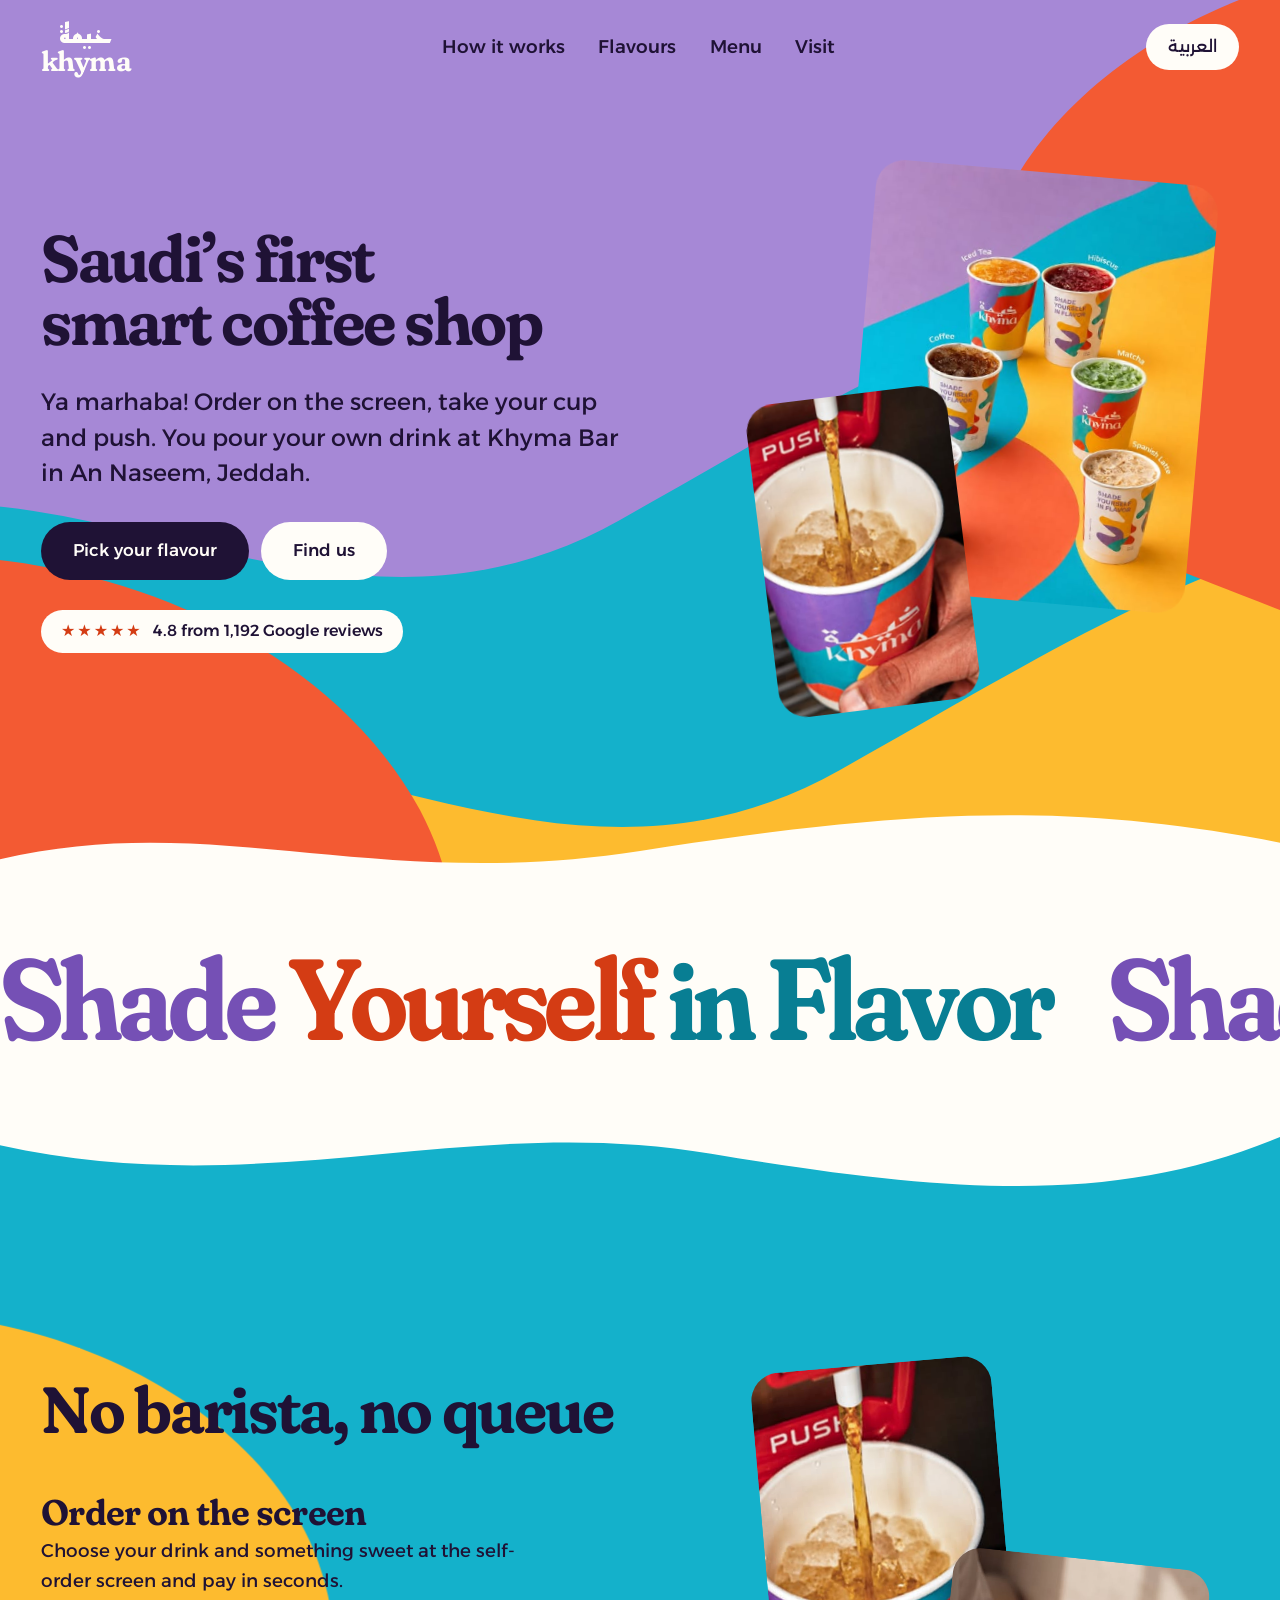
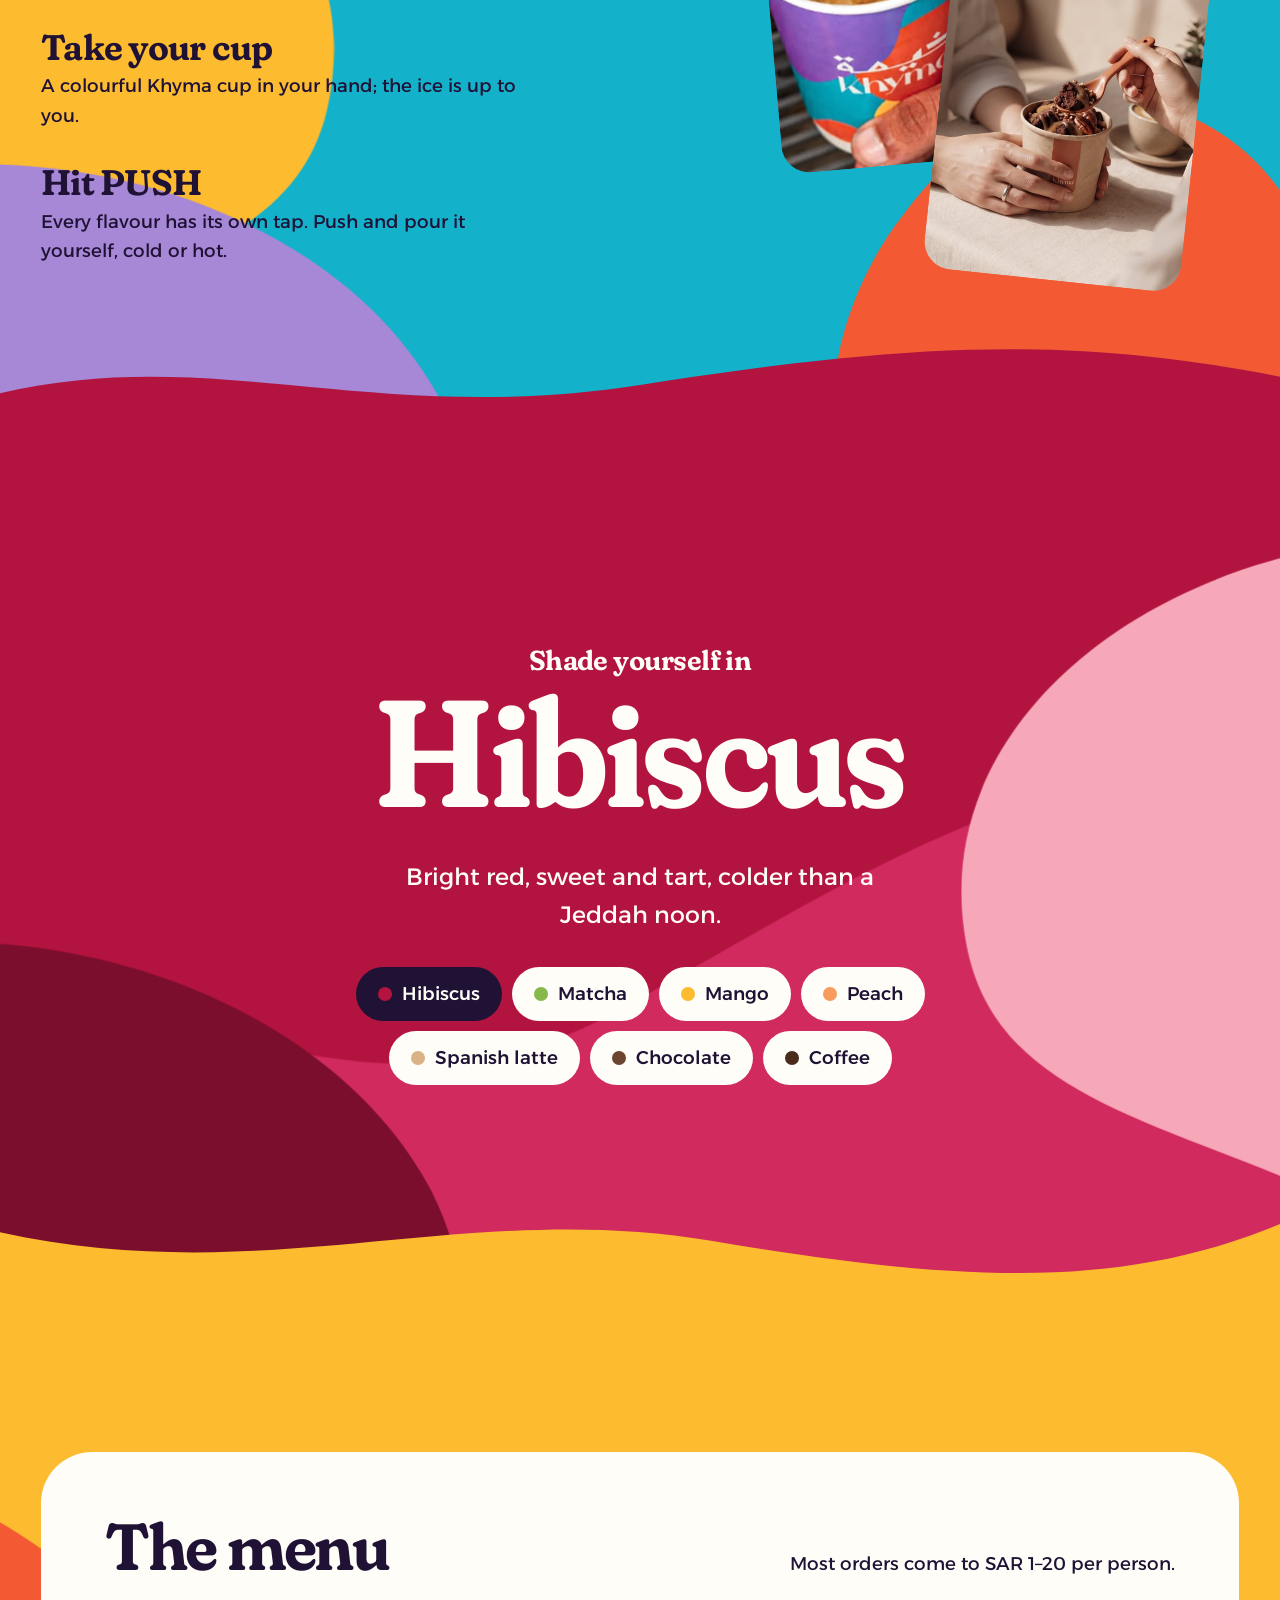
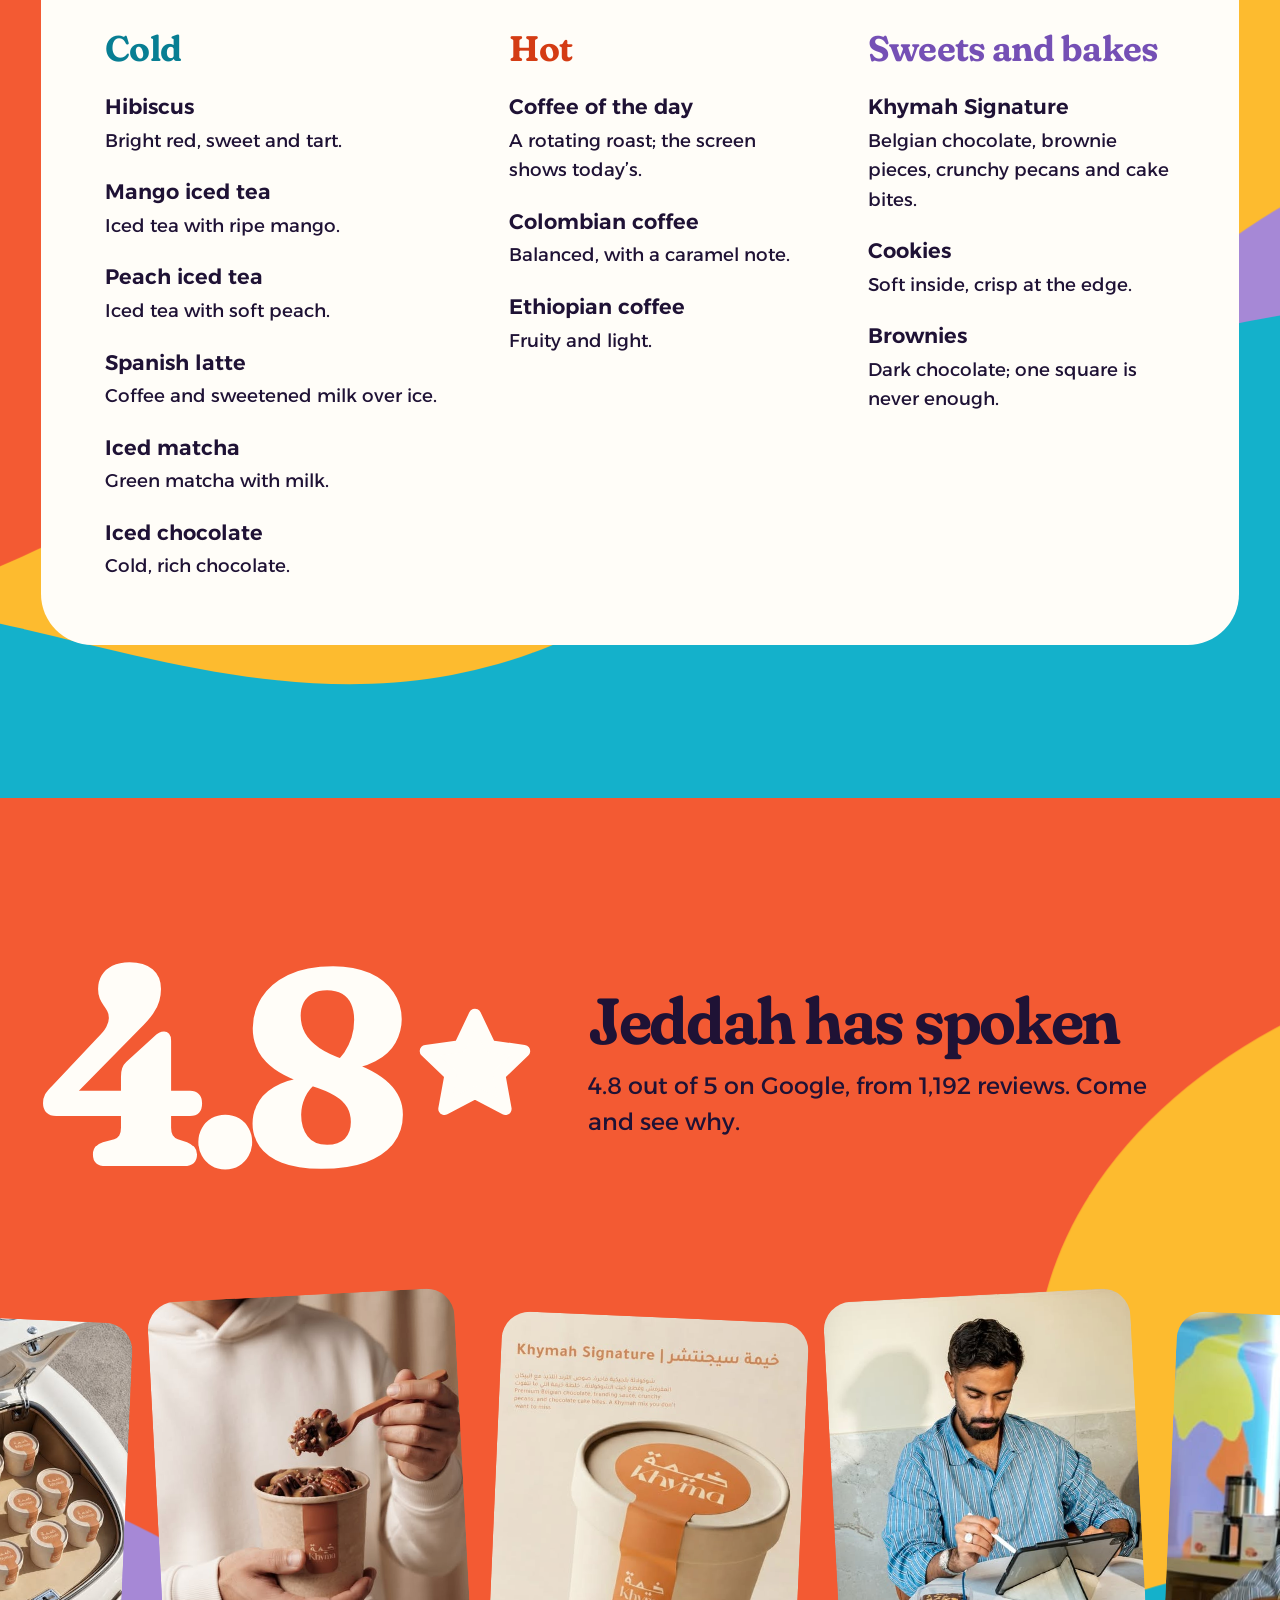
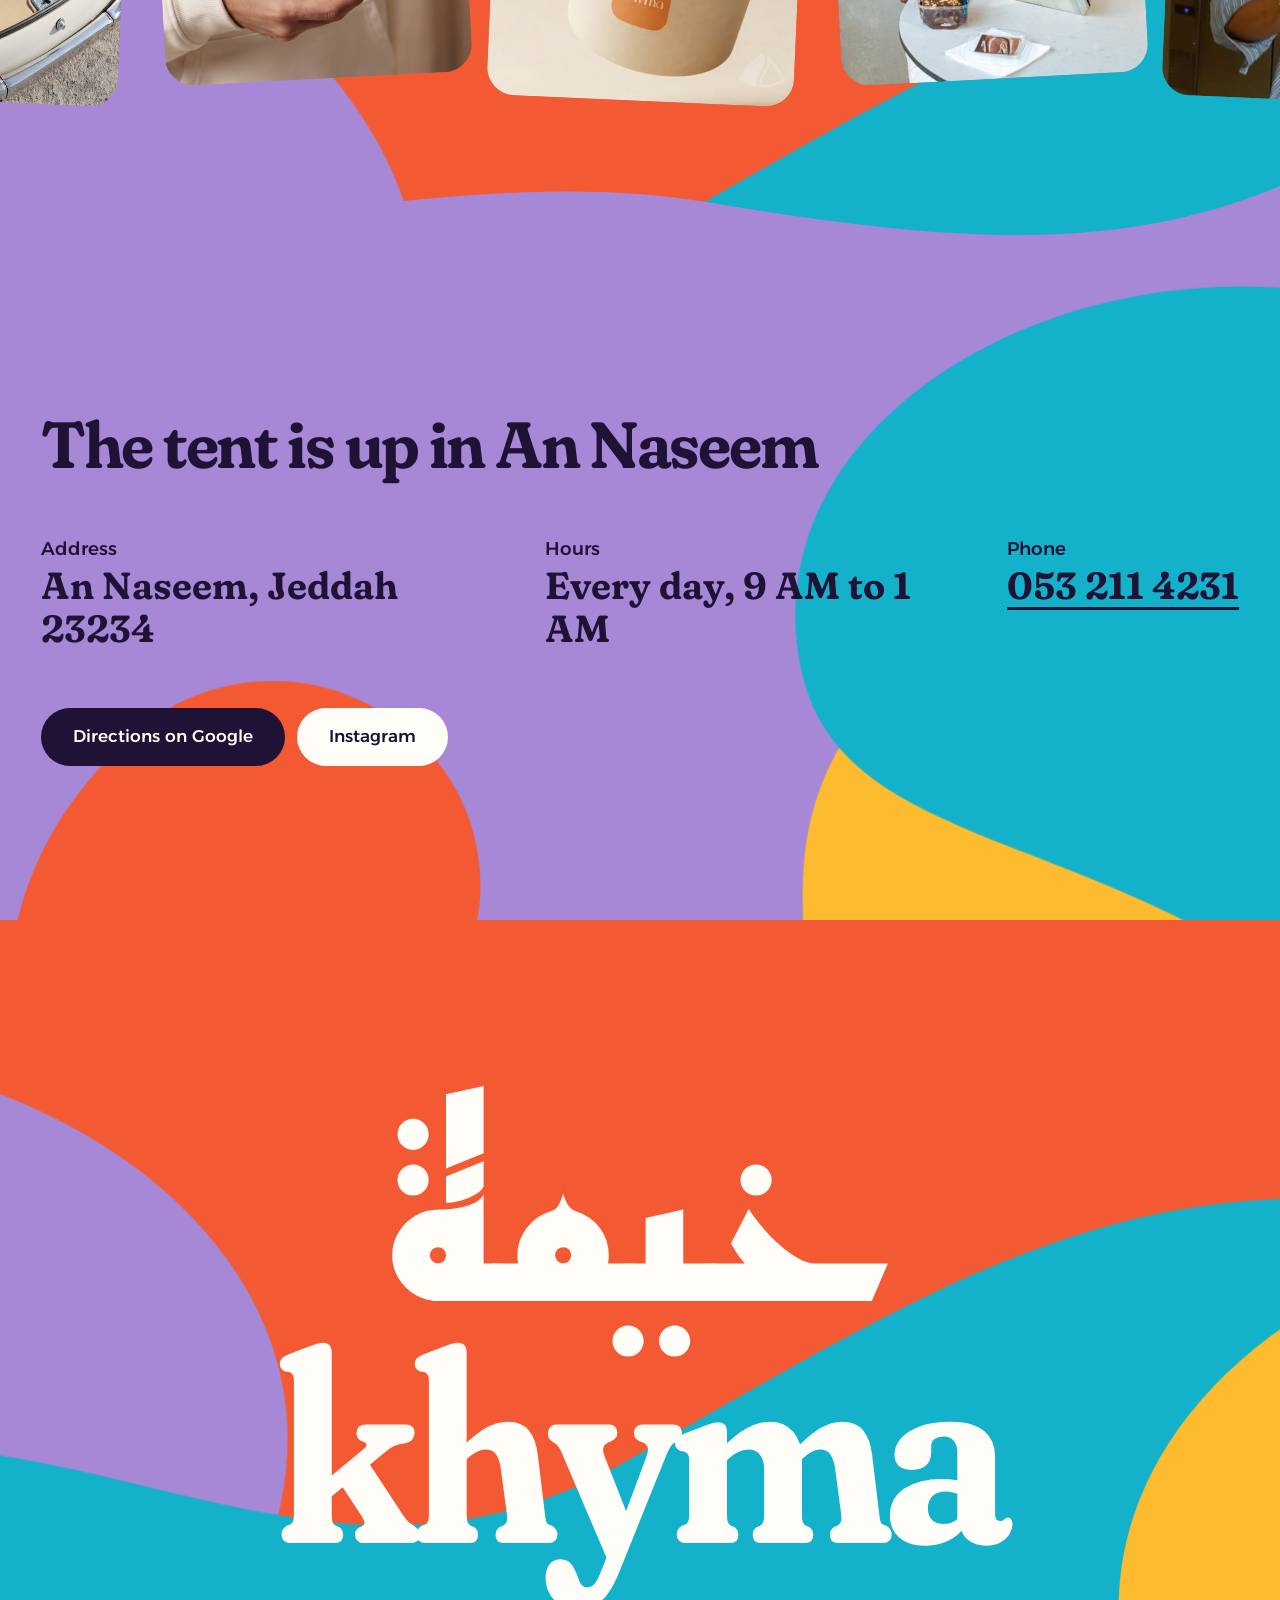
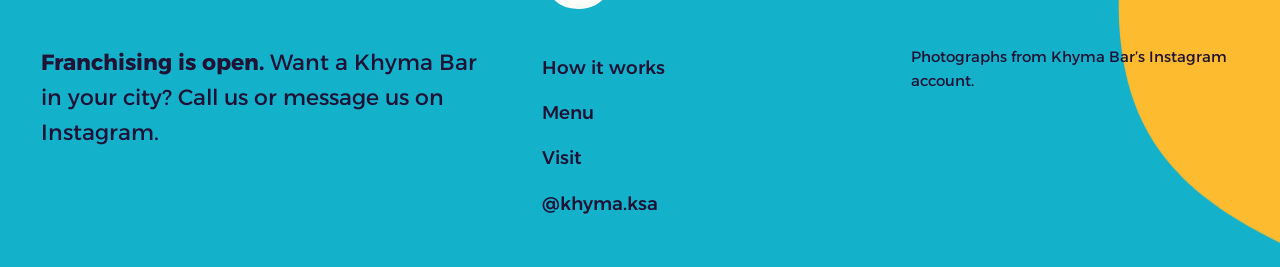
==== en/index.html @ 9ad88adf "Khyma Bar site: Arabic home page, English at /en/, Google business details" ====
<!doctype html>
<html lang="en" dir="ltr">
<head>
<meta charset="utf-8">
<meta name="viewport" content="width=device-width, initial-scale=1">
<title>Khyma Bar — Saudi’s first smart coffee shop</title>
<meta name="description" content="Khyma Bar, An Naseem, Jeddah: the first smart self-serve coffee shop in Saudi Arabia.">
<link rel="canonical" href="https://khyma.example/en/">
<link rel="alternate" hreflang="ar" href="https://khyma.example/">
<link rel="alternate" hreflang="en" href="https://khyma.example/en/">
<link rel="alternate" hreflang="x-default" href="https://khyma.example/">
<script type="application/ld+json">{"@context":"https://schema.org","@type":"CafeOrCoffeeShop","name":"خيمة بار | Khyma Bar","alternateName":["Khyma Bar","خيمة بار","KhymaBar"],"description":"First Smart Coffee Shop أول مقهى ذكي","url":"https://khyma.example/","image":"https://khyma.example/assets/cups.jpg","telephone":"+966532114231","priceRange":"SAR 1–20","servesCuisine":["Coffee","Iced drinks","Desserts"],"address":{"@type":"PostalAddress","streetAddress":"An Naseem","addressLocality":"Jeddah","postalCode":"23234","addressCountry":"SA"},"openingHoursSpecification":[{"@type":"OpeningHoursSpecification","dayOfWeek":["Monday","Tuesday","Wednesday","Thursday","Friday","Saturday","Sunday"],"opens":"09:00","closes":"01:00"}],"hasMap":"https://share.google/LYpn0xB94XX6vzRKe","sameAs":["https://www.instagram.com/khyma.ksa/"]}</script>
<meta name="theme-color" content="#A688D6">
<meta property="og:type" content="website">
<meta property="og:title" content="Khyma Bar — Saudi’s first smart coffee shop">
<meta property="og:url" content="https://khyma.example/en/">
<meta property="og:locale" content="en_US">
<meta property="og:locale:alternate" content="ar_SA">
<meta property="og:description" content="Khyma Bar, An Naseem, Jeddah: the first smart self-serve coffee shop in Saudi Arabia.">
<meta property="og:image" content="https://khyma.example/assets/cups.jpg">
<link rel="icon" href="data:image/svg+xml,%3Csvg xmlns='http://www.w3.org/2000/svg' viewBox='0 0 64 64'%3E%3Crect width='64' height='64' rx='18' fill='%23A688D6'/%3E%3Cpath d='M0 40C14 28 26 46 40 34S56 14 64 20V64H0Z' fill='%2314B1CB'/%3E%3Cpath d='M64 6C50 2 38 14 42 28C45 40 56 38 64 46Z' fill='%23F35A33'/%3E%3Cpath d='M0 64V44C10 38 22 44 26 54C28 60 26 62 30 64Z' fill='%23FDBB2F'/%3E%3C/svg%3E">
<link rel="preconnect" href="https://fonts.googleapis.com">
<link rel="preconnect" href="https://fonts.gstatic.com" crossorigin>
<link href="https://fonts.googleapis.com/css2?family=Fraunces:opsz,wght,SOFT,WONK@9..144,400..800,100,1&family=Reem+Kufi:wght@400..700&family=Alexandria:wght@300..700&display=swap" rel="stylesheet">
<link rel="stylesheet" href="../styles.css">
<script>document.documentElement.classList.add('js')</script>
</head>
<body>

<!-- the five wave shapes every mural on the page is cut from -->
<svg width="0" height="0" style="position:absolute" aria-hidden="true">
  <defs>
    <path id="w-sweep" d="M-200 560C120 380 380 700 700 520S1240 180 1640 320V1100H-200Z"/>
    <path id="w-tongue" d="M1640 -40C1320 -80 1010 120 1060 380C1100 590 1380 560 1640 760Z"/>
    <path id="w-hill" d="M-200 1100V470C40 380 380 470 500 690C590 860 470 980 600 1100Z"/>
    <path id="w-cap" d="M-200 -200H820C760 60 520 120 380 300C250 470 20 420 -200 560Z"/>
    <path id="w-drop" d="M0 -160C150 -190 290 -70 280 80C272 200 150 190 120 300C90 410 -90 430 -190 330C-290 230 -250 60 -170 -40C-120 -105 -70 -146 0 -160Z"/>
  </defs>
</svg>

<header class="bar">
  <a class="logo" href="#top" aria-label="Khyma Bar"><span class="logo-ar">خيمة</span><span class="logo-en">khyma</span></a>
  <nav class="nav" aria-label="Main" data-i18n-attr="aria-label:nav.label">
    <a href="#how" data-i18n="nav.how">How it works</a>
    <a href="#flavour" data-i18n="nav.flavour">Flavours</a>
    <a href="#menu" data-i18n="nav.menu">Menu</a>
    <a href="#visit" data-i18n="nav.visit">Visit</a>
  </nav>
  <a class="lang" id="lang" href="../" lang="ar" hreflang="ar">العربية</a>
</header>

<main id="top">

<!-- HERO -->
<section class="scene hero" style="--base:var(--lav)">
  <div class="mural" aria-hidden="true"><svg viewBox="0 0 1440 900" preserveAspectRatio="xMidYMid slice">
    <g class="par" style="--s:70"><use class="dr" href="#w-sweep" fill="var(--teal)"/></g>
    <g class="par" style="--s:120"><g transform="translate(220 250)"><use class="dr" href="#w-sweep" fill="var(--sun)" style="--t:31s"/></g></g>
    <g class="par" style="--s:40"><use class="dr" href="#w-tongue" fill="var(--coral)" style="--t:23s"/></g>
    <g class="par" style="--s:160"><g transform="translate(0 120)"><use class="dr" href="#w-hill" fill="var(--coral)" style="--t:27s"/></g></g>
  </svg></div>
  <div class="hero-text">
    <h1 data-i18n="hero.h1">Saudi’s first smart coffee shop</h1>
    <p class="lead" data-i18n="hero.lead">Ya marhaba! Order on the screen, take your cup and push. You pour your own drink at Khyma Bar in An Naseem, Jeddah.</p>
    <div class="actions">
      <a class="btn" href="#flavour" data-i18n="hero.cta">Pick your flavour</a>
      <a class="btn btn-light" href="#visit" data-i18n="hero.visit">Find us</a>
    </div>
    <p class="rating"><span class="stars" aria-hidden="true">★★★★★</span> <span data-i18n="hero.rating">4.8 from 1,192 Google reviews</span></p>
  </div>
  <div class="hero-pics">
    <img class="pic pic-a" src="../assets/cups.jpg" width="512" height="640" alt="Six colourful Khyma cups: iced tea, hibiscus, coffee, matcha, iced chocolate and Spanish latte" data-i18n-attr="alt:alt.cups">
    <img class="pic pic-b" src="../assets/pour.jpg" width="360" height="640" alt="Coffee pouring over ice into a Khyma cup under the PUSH tap" data-i18n-attr="alt:alt.pour">
  </div>
</section>

<!-- BRAND LINE -->
<section class="scene line" style="--base:var(--paper)" aria-label="Shade Yourself in Flavor">
  <svg class="edge" viewBox="0 0 1440 120" preserveAspectRatio="none" aria-hidden="true"><path d="M0 120V70C240 10 420 110 720 60S1200 0 1440 50V120Z"/></svg>
  <div class="marquee" dir="ltr" lang="en">
    <p class="track"><span><b class="t-lav">Shade</b> <b class="t-coral">Yourself</b> <b class="t-teal">in Flavor</b></span><span aria-hidden="true"><b class="t-lav">Shade</b> <b class="t-coral">Yourself</b> <b class="t-teal">in Flavor</b></span><span aria-hidden="true"><b class="t-lav">Shade</b> <b class="t-coral">Yourself</b> <b class="t-teal">in Flavor</b></span></p>
  </div>
</section>

<!-- HOW -->
<section class="scene how" id="how" style="--base:var(--teal)">
  <svg class="edge" viewBox="0 0 1440 120" preserveAspectRatio="none" aria-hidden="true"><path d="M0 120V40C300 110 520 0 800 50S1260 110 1440 30V120Z"/></svg>
  <div class="mural" aria-hidden="true"><svg viewBox="0 0 1440 900" preserveAspectRatio="xMidYMid slice">
    <g class="par" style="--s:50"><g transform="translate(1440 190) scale(-1 1)"><use class="dr" href="#w-tongue" fill="var(--sun)"/></g></g>
    <g class="par" style="--s:130"><g transform="translate(0 260)"><use class="dr" href="#w-hill" fill="var(--lav)" style="--t:29s"/></g></g>
    <g class="par" style="--s:90"><g transform="translate(1180 760)"><use class="dr" href="#w-drop" fill="var(--coral)" style="--t:21s"/></g></g>
  </svg></div>
  <div class="how-text">
    <h2 data-i18n="how.h2">No barista, no queue</h2>
    <ol class="steps">
      <li class="rv"><h3 data-i18n="how.s1">Order on the screen</h3><p data-i18n="how.s1p">Choose your drink and something sweet at the self-order screen and pay in seconds.</p></li>
      <li class="rv"><h3 data-i18n="how.s2">Take your cup</h3><p data-i18n="how.s2p">A colourful Khyma cup in your hand; the ice is up to you.</p></li>
      <li class="rv"><h3 data-i18n="how.s3">Hit PUSH</h3><p data-i18n="how.s3p">Every flavour has its own tap. Push and pour it yourself, cold or hot.</p></li>
    </ol>
  </div>
  <div class="how-pics">
    <img class="pic pic-c rv" src="../assets/pour.jpg" width="360" height="640" alt="" loading="lazy">
    <img class="pic pic-d rv" src="../assets/dessert-table.jpg" width="512" height="640" alt="A Khymah Signature tub beside a cup of coffee" data-i18n-attr="alt:alt.table" loading="lazy">
  </div>
</section>

<!-- FLAVOUR: the live thing -->
<section class="scene flavour" id="flavour" style="--base:var(--fa)">
  <svg class="edge" viewBox="0 0 1440 120" preserveAspectRatio="none" aria-hidden="true"><path d="M0 120V70C240 10 420 110 720 60S1200 0 1440 50V120Z"/></svg>
  <div class="mural" aria-hidden="true"><svg viewBox="0 0 1440 900" preserveAspectRatio="xMidYMid slice">
    <g class="par" style="--s:80"><g transform="translate(0 140)"><use class="dr" href="#w-sweep" fill="var(--fb)"/></g></g>
    <g class="par" style="--s:140"><g transform="translate(0 200)"><use class="dr" href="#w-hill" fill="var(--fc)" style="--t:25s"/></g></g>
    <g class="par" style="--s:50"><g transform="translate(0 190)"><use class="dr" href="#w-tongue" fill="var(--fd)" style="--t:33s"/></g></g>
  </svg></div>
  <div class="flavour-in">
    <h2><span class="f-pre" data-i18n="fl.pre">Shade yourself in</span> <span class="f-name" id="fName">Hibiscus</span></h2>
    <p class="f-desc" id="fDesc" aria-live="polite"></p>
    <fieldset class="chips" id="chips"><legend class="sr" data-i18n="fl.legend">Choose a flavour</legend></fieldset>
  </div>
</section>

<!-- MENU -->
<section class="scene menu" id="menu" style="--base:var(--sun)">
  <svg class="edge" viewBox="0 0 1440 120" preserveAspectRatio="none" aria-hidden="true"><path d="M0 120V40C300 110 520 0 800 50S1260 110 1440 30V120Z"/></svg>
  <div class="mural" aria-hidden="true"><svg viewBox="0 0 1440 900" preserveAspectRatio="xMidYMid slice">
    <g class="par" style="--s:50"><g transform="translate(1440 180) scale(-1 1)"><use class="dr" href="#w-tongue" fill="var(--coral)"/></g></g>
    <g class="par" style="--s:60"><g transform="translate(0 420)"><use class="dr" href="#w-tongue" fill="var(--lav)" style="--t:30s"/></g></g>
    <g class="par" style="--s:150"><g transform="translate(0 330)"><use class="dr" href="#w-sweep" fill="var(--teal)" style="--t:24s"/></g></g>
  </svg></div>
  <div class="sheet">
    <div class="sheet-head">
      <h2 data-i18n="menu.h2">The menu</h2>
      <p data-i18n="menu.note">Most orders come to SAR 1–20 per person.</p>
    </div>
    <div class="cols">
      <div class="col rv"><h3 class="t-teal" data-i18n="menu.cold">Cold</h3><ul>
        <li><strong data-i18n="m.hib">Hibiscus</strong><span data-i18n="m.hibp">Bright red, sweet and tart.</span></li>
        <li><strong data-i18n="m.mango">Mango iced tea</strong><span data-i18n="m.mangop">Iced tea with ripe mango.</span></li>
        <li><strong data-i18n="m.peach">Peach iced tea</strong><span data-i18n="m.peachp">Iced tea with soft peach.</span></li>
        <li><strong data-i18n="m.span">Spanish latte</strong><span data-i18n="m.spanp">Coffee and sweetened milk over ice.</span></li>
        <li><strong data-i18n="m.matcha">Iced matcha</strong><span data-i18n="m.matchap">Green matcha with milk.</span></li>
        <li><strong data-i18n="m.choc">Iced chocolate</strong><span data-i18n="m.chocp">Cold, rich chocolate.</span></li>
      </ul></div>
      <div class="col rv"><h3 class="t-coral" data-i18n="menu.hot">Hot</h3><ul>
        <li><strong data-i18n="m.day">Coffee of the day</strong><span data-i18n="m.dayp">A rotating roast; the screen shows today’s.</span></li>
        <li><strong data-i18n="m.col">Colombian coffee</strong><span data-i18n="m.colp">Balanced, with a caramel note.</span></li>
        <li><strong data-i18n="m.eth">Ethiopian coffee</strong><span data-i18n="m.ethp">Fruity and light.</span></li>
      </ul></div>
      <div class="col rv"><h3 class="t-lav" data-i18n="menu.sweet">Sweets and bakes</h3><ul>
        <li><strong data-i18n="m.sig">Khymah Signature</strong><span data-i18n="m.sigp">Belgian chocolate, brownie pieces, crunchy pecans and cake bites.</span></li>
        <li><strong data-i18n="m.cookie">Cookies</strong><span data-i18n="m.cookiep">Soft inside, crisp at the edge.</span></li>
        <li><strong data-i18n="m.brownie">Brownies</strong><span data-i18n="m.browniep">Dark chocolate; one square is never enough.</span></li>
      </ul></div>
    </div>
  </div>
</section>

<!-- PROOF + GALLERY -->
<section class="scene seen" id="seen" style="--base:var(--coral)">
  <svg class="edge" viewBox="0 0 1440 120" preserveAspectRatio="none" aria-hidden="true"><path d="M0 120V70C240 10 420 110 720 60S1200 0 1440 50V120Z"/></svg>
  <div class="mural" aria-hidden="true"><svg viewBox="0 0 1440 900" preserveAspectRatio="xMidYMid slice">
    <g class="par" style="--s:50"><g transform="translate(0 190)"><use class="dr" href="#w-tongue" fill="var(--sun)"/></g></g>
    <g class="par" style="--s:140"><g transform="translate(0 180)"><use class="dr" href="#w-hill" fill="var(--lav)" style="--t:28s"/></g></g>
    <g class="par" style="--s:100"><g transform="translate(0 420)"><use class="dr" href="#w-sweep" fill="var(--teal)" style="--t:34s"/></g></g>
  </svg></div>
  <div class="proof">
    <p class="big" aria-hidden="true">4.8<svg class="star" viewBox="0 0 24 24"><path d="M12 2.5l2.9 6.1 6.6.9-4.8 4.6 1.2 6.6L12 17.6 6.1 20.7l1.2-6.6L2.5 9.5l6.6-.9z"/></svg></p>
    <div>
      <h2 data-i18n="seen.h2">Jeddah has spoken</h2>
      <p class="lead" data-i18n="seen.p">4.8 out of 5 on Google, from 1,192 reviews. Come and see why.</p>
    </div>
  </div>
  <div class="strip" id="strip" tabindex="0" role="group" aria-label="Pictures from Khyma" data-i18n-attr="aria-label:seen.strip">
    <div class="strip-in" id="stripIn">
      <img class="pic" src="../assets/dessert-car.jpg" width="512" height="640" alt="A spoonful of Khymah Signature with chocolate and pecans" data-i18n-attr="alt:alt.sig" loading="lazy">
      <img class="pic" src="../assets/trunk.jpg" width="512" height="640" alt="A car boot packed with Khymah Signature tubs" data-i18n-attr="alt:alt.trunk" loading="lazy">
      <img class="pic" src="../assets/dessert-hoodie.jpg" width="512" height="640" alt="A Khymah Signature tub held in hand" data-i18n-attr="alt:alt.hoodie" loading="lazy">
      <img class="pic" src="../assets/tub.jpg" width="512" height="640" alt="A Khymah Signature tub" data-i18n-attr="alt:alt.tub" loading="lazy">
      <img class="pic" src="../assets/guest.jpg" width="512" height="640" alt="A guest working at a table with a Khyma dessert" data-i18n-attr="alt:alt.guest" loading="lazy">
      <img class="pic" src="../assets/shop.jpg" width="360" height="640" alt="The hot drinks corner inside Khyma Bar" data-i18n-attr="alt:alt.shop" loading="lazy">
    </div>
  </div>
</section>

<!-- VISIT -->
<section class="scene visit" id="visit" style="--base:var(--lav)">
  <svg class="edge" viewBox="0 0 1440 120" preserveAspectRatio="none" aria-hidden="true"><path d="M0 120V40C300 110 520 0 800 50S1260 110 1440 30V120Z"/></svg>
  <div class="mural" aria-hidden="true"><svg viewBox="0 0 1440 900" preserveAspectRatio="xMidYMid slice">
    <g class="par" style="--s:60"><g transform="translate(1440 0) scale(-1 1)"><use class="dr" href="#w-hill" fill="var(--sun)"/></g></g>
    <g class="par" style="--s:50"><g transform="translate(-160 200)"><use class="dr" href="#w-tongue" fill="var(--teal)" style="--t:26s"/></g></g>
    <g class="par" style="--s:90"><g transform="translate(260 800)"><use class="dr" href="#w-drop" fill="var(--coral)" style="--t:22s"/></g></g>
  </svg></div>
  <div class="visit-in">
    <h2 data-i18n="visit.h2">The tent is up in An Naseem</h2>
    <dl class="facts">
      <div class="rv"><dt data-i18n="visit.where">Address</dt><dd data-i18n="visit.wherev">An Naseem, Jeddah 23234</dd></div>
      <div class="rv"><dt data-i18n="visit.when">Hours</dt><dd data-i18n="visit.whenv">Every day, 9 AM to 1 AM</dd></div>
      <div class="rv"><dt data-i18n="visit.call">Phone</dt><dd><a href="tel:+966532114231" dir="ltr">053 211 4231</a></dd></div>
    </dl>
    <div class="actions">
      <a class="btn" href="https://share.google/LYpn0xB94XX6vzRKe" rel="noopener" data-i18n="visit.dir">Directions on Google</a>
      <a class="btn btn-light" href="https://www.instagram.com/khyma.ksa/" rel="noopener" data-i18n="visit.ig">Instagram</a>
    </div>
  </div>
</section>

</main>

<footer class="scene foot" style="--base:var(--coral)">
  <svg class="edge" viewBox="0 0 1440 120" preserveAspectRatio="none" aria-hidden="true"><path d="M0 120V70C240 10 420 110 720 60S1200 0 1440 50V120Z"/></svg>
  <div class="mural" aria-hidden="true"><svg viewBox="0 0 1440 900" preserveAspectRatio="xMidYMid slice">
    <g class="par" style="--s:50"><g transform="translate(1440 170) scale(-1 1)"><use class="dr" href="#w-tongue" fill="var(--lav)"/></g></g>
    <g class="par" style="--s:90"><use class="dr" href="#w-sweep" fill="var(--teal)" style="--t:30s"/></g>
    <g class="par" style="--s:50"><g transform="translate(120 330)"><use class="dr" href="#w-tongue" fill="var(--sun)" style="--t:24s"/></g></g>
  </svg></div>
  <div class="foot-in">
    <p class="wordmark" aria-hidden="true"><span class="logo-ar">خيمة</span><span class="logo-en">khyma</span></p>
    <div class="foot-row">
      <p class="foot-fr"><strong data-i18n="foot.fr">Franchising is open.</strong> <span data-i18n="foot.frp">Want a Khyma Bar in your city? Call us or message us on Instagram.</span></p>
      <nav class="foot-links" aria-label="Footer">
        <a href="#how" data-i18n="nav.how">How it works</a>
        <a href="#menu" data-i18n="nav.menu">Menu</a>
        <a href="#visit" data-i18n="nav.visit">Visit</a>
        <a href="https://www.instagram.com/khyma.ksa/" rel="noopener" dir="ltr">@khyma.ksa</a>
      </nav>
      <p class="foot-credit" data-i18n="foot.credit">Photographs from Khyma Bar’s Instagram account.</p>
    </div>
  </div>
</footer>

<script src="../i18n.js"></script>
<script src="../app.js"></script>
</body>
</html>
---- styles.css ----
/* Khyma Bar — the page is one continuous mural, cut from the same waves as the cup wrap */
:root {
  --lav: #A688D6; --teal: #14B1CB; --coral: #F35A33; --sun: #FDBB2F;
  --paper: #FFFDF8; --ink: #1F1235;
  --lav-d: #7550B5; --coral-d: #D43C14; --teal-d: #087E93;
  --fa: #B2143F; --fb: #D12A5E; --fc: #7A0E2C; --fd: #F7A8B8; --fi: #FFFDF8;
  --m: clamp(18px, 3.2vw, 56px);
  --pad: clamp(96px, 12vw, 190px);
  --r: clamp(20px, 2.2vw, 32px);
  --ease: cubic-bezier(.2, .7, .2, 1);
  --display: "Fraunces", "Reem Kufi", serif;
  --text: "Alexandria", system-ui, sans-serif;
}
:lang(ar) { --display: "Reem Kufi", "Fraunces", serif; }
*, *::before, *::after { box-sizing: border-box; }
html { scroll-behavior: smooth; -webkit-text-size-adjust: 100%; }
body { margin: 0; background: var(--lav); color: var(--ink); font: 400 clamp(1rem, .95rem + .25vw, 1.1875rem)/1.6 var(--text); overflow-x: hidden; }
:lang(ar) body, body:lang(ar) { line-height: 1.85; }
img, svg { display: block; max-width: 100%; }
h1, h2, h3, p, ul, ol, dl, dd, fieldset { margin: 0; padding: 0; border: 0; }
ul, ol { list-style: none; }
a { color: inherit; }
h1, h2 {
  font-family: var(--display); font-weight: 650; font-variation-settings: "SOFT" 100, "WONK" 1;
  line-height: .96; letter-spacing: -0.035em; text-wrap: balance;
}
:lang(ar) :is(h1, h2) { font-weight: 700; line-height: 1.22; letter-spacing: 0; }
h1 { font-size: clamp(2.5rem, 1.2rem + 4.6vw, 5.4rem); }
:lang(en) h1 { font-size: clamp(2.4rem, 1rem + 3.9vw, 4.7rem); }
h2 { font-size: clamp(2.2rem, 1.2rem + 3.6vw, 4.5rem); }
h3 { font-family: var(--display); font-weight: 650; font-variation-settings: "SOFT" 100, "WONK" 1; font-size: clamp(1.5rem, 1.1rem + 1.4vw, 2.25rem); line-height: 1.1; letter-spacing: -0.02em; }
:lang(ar) h3 { font-family: var(--text); font-weight: 700; line-height: 1.5; letter-spacing: 0; }
.lead { font-size: clamp(1.125rem, 1rem + .6vw, 1.5rem); line-height: 1.5; max-width: 34ch; }
:lang(ar) .lead { line-height: 1.8; }
.sr { position: absolute; width: 1px; height: 1px; overflow: hidden; clip-path: inset(50%); white-space: nowrap; }
:focus-visible { outline: 3px solid var(--ink); outline-offset: 4px; border-radius: 6px; }
::selection { background: var(--ink); color: var(--paper); }
.t-lav { color: var(--lav-d); } .t-coral { color: var(--coral-d); } .t-teal { color: var(--teal-d); }

/* scenes and their murals */
.scene { position: relative; padding: var(--pad) var(--m); background: var(--base); transition: background-color .9s var(--ease); }
.scene > :not(.mural, .edge) { position: relative; z-index: 2; }
.mural { position: absolute; inset: 0; overflow: hidden; z-index: 0; }
.mural svg { width: 100%; height: 100%; }
.mural use { transition: fill .9s var(--ease); }
.par { transform: translate3d(0, calc(var(--p, 0) * var(--s, 60) * 1px), 0); will-change: transform; }
.dr { transform-box: fill-box; transform-origin: 50% 50%; animation: drift var(--t, 26s) ease-in-out infinite alternate; }
@keyframes drift { from { transform: translate(-22px, 12px) rotate(-2deg) scale(1); } to { transform: translate(26px, -16px) rotate(2.5deg) scale(1.05); } }
.edge { position: absolute; z-index: 1; inset-inline: 0; top: -99px; width: 100%; height: 100px; max-width: none; }
.edge path { fill: var(--base); transition: fill .9s var(--ease); }
[dir="rtl"] :is(.mural svg, .edge) { transform: scaleX(-1); }

/* buttons */
.btn {
  display: inline-flex; align-items: center; justify-content: center; min-height: 58px; padding: 0 32px; border-radius: 999px;
  background: var(--ink); color: var(--paper); font: 500 1.0625rem/1 var(--text); text-decoration: none;
  transition: transform .3s var(--ease), background-color .3s;
}
.btn:hover { transform: translateY(-3px) rotate(-1.5deg); background: #35215A; }
.btn:active { transform: scale(.95); }
.btn-light { background: var(--paper); color: var(--ink); }
.btn-light:hover { background: #fff; }
.actions { display: flex; flex-wrap: wrap; gap: 12px; }

/* photographs: straight prints laid on the mural */
.pic { border-radius: var(--r); object-fit: cover; background: var(--paper); transition: transform .6s var(--ease); }

/* top bar */
.bar { position: absolute; z-index: 5; inset: 0 0 auto; display: flex; align-items: center; justify-content: space-between; gap: 16px; padding: 20px var(--m); }
.logo, .wordmark { display: inline-grid; justify-items: center; color: var(--paper); text-decoration: none; line-height: 1; direction: rtl; }
.logo-ar { font: 700 1.7rem/1 "Reem Kufi", sans-serif; }
.logo-en { font: 650 1.75rem/.9 "Fraunces", serif; font-variation-settings: "SOFT" 100, "WONK" 1; letter-spacing: -0.03em; margin-top: 2px; }
.logo { transition: transform .5s var(--ease); } .logo:hover { transform: rotate(-5deg) scale(1.06); }
.nav { display: flex; gap: clamp(18px, 2.6vw, 40px); }
.nav a, .foot-links a { font-weight: 500; text-decoration: none; padding: 8px 0; }
.nav a:hover, .foot-links a:hover { text-decoration: underline; text-decoration-thickness: 2px; text-underline-offset: 7px; }
.lang { display: inline-flex; align-items: center; text-decoration: none; min-height: 46px; padding: 0 22px; border: 0; border-radius: 999px; background: var(--paper); color: var(--ink); font: 500 1rem/1 var(--text); cursor: pointer; transition: transform .3s var(--ease); }
.lang:hover { transform: translateY(-2px) rotate(2deg); } .lang:active { transform: scale(.95); }

/* hero */
.hero { display: grid; grid-template-columns: 1.25fr 1fr; gap: var(--m); align-items: center; min-height: 100svh; padding-block: 130px 150px; }
.hero-text { display: grid; gap: clamp(20px, 2.4vw, 32px); justify-items: start; }
.hero-text > * { animation: rise .8s var(--ease) both; animation-delay: calc(var(--i, 0) * 110ms); }
.hero-text > h1 { animation-name: lift; }
.hero-text > :nth-child(2) { --i: 1; } .hero-text > :nth-child(3) { --i: 2; } .hero-text > :nth-child(4) { --i: 3; }
@keyframes rise { from { opacity: 0; transform: translateY(34px); } }
@keyframes lift { from { transform: translateY(34px); } }
.rating { display: inline-flex; align-items: center; gap: 10px; padding: 10px 20px; border-radius: 999px; background: var(--paper); font-weight: 500; font-size: 1rem; line-height: 1.4; }
.stars { color: var(--coral-d); letter-spacing: 2px; }
.hero-pics { position: relative; justify-self: center; width: min(100%, 440px); aspect-ratio: 1 / 1.22; }
.pic-a { position: absolute; inset-block-start: 0; inset-inline-end: 0; width: 78%; height: auto; aspect-ratio: 4 / 5; rotate: 5deg; animation: arrive 1s var(--ease) .15s both, bob 7s ease-in-out 1.2s infinite alternate; }
.pic-b { position: absolute; inset-block-end: 0; inset-inline-start: 0; width: 46%; height: auto; aspect-ratio: 9 / 14; rotate: -7deg; animation: arrive 1s var(--ease) .35s both, bob 8s ease-in-out 1.4s infinite alternate-reverse; }
@keyframes arrive { from { opacity: 0; transform: translateY(60px) scale(.9); } }
@keyframes bob { from { translate: 0 -8px; } to { translate: 0 10px; } }
.hero-pics:hover .pic-a { transform: rotate(-3deg) scale(1.03); } .hero-pics:hover .pic-b { transform: rotate(4deg) scale(1.05); }

/* brand line */
/* the white band is shifted up by the waves at both ends (its own wave adds ~55% of the edge height above,
   the next section's wave covers ~58% of it below), so the bottom padding makes up the difference */
.line { --e: 100px; --y: clamp(20px, 3vw, 44px); padding: var(--y) 0 calc(var(--y) + var(--e) * 1.13); overflow: visible; }
@media (max-width: 900px) { .line { --e: 60px; } }
.marquee { overflow: hidden; }
.track { display: flex; width: max-content; animation: slide 26s linear infinite; }
.track span { padding-inline-end: .5em; white-space: nowrap; font: 650 clamp(3rem, 9vw, 9rem)/1.05 "Fraunces", serif; font-variation-settings: "SOFT" 100, "WONK" 1; letter-spacing: -0.04em; }
.track b { font-weight: inherit; }
@keyframes slide { to { transform: translateX(-33.333%); } }

/* how */
.how { display: grid; grid-template-columns: 1.2fr 1fr; gap: clamp(24px, 5vw, 80px); align-items: center; }
.how-text { display: grid; gap: clamp(32px, 4vw, 56px); }
.steps { display: grid; gap: clamp(22px, 2.6vw, 36px); }
.steps p { max-width: 38ch; margin-top: 4px; }
.how-pics { position: relative; justify-self: center; width: min(100%, 430px); aspect-ratio: 1 / 1.2; }
.pic-c { position: absolute; inset-block-start: 0; inset-inline-start: 0; width: 56%; height: auto; aspect-ratio: 9 / 15; rotate: -5deg; }
.pic-d { position: absolute; inset-block-end: 0; inset-inline-end: 0; width: 60%; height: auto; aspect-ratio: 4 / 5; rotate: 6deg; }

/* flavour */
.flavour { min-height: 96svh; display: grid; align-items: center; color: var(--fi); transition: color .6s, background-color .9s var(--ease); }
.flavour-in { display: grid; gap: clamp(20px, 2.6vw, 36px); justify-items: center; text-align: center; }
.flavour h2 { display: grid; gap: .1em; }
.f-pre { font-size: .42em; letter-spacing: -0.02em; }
:lang(ar) .f-pre { font-family: var(--text); font-size: .36em; letter-spacing: 0; }
.f-name { display: block; font-size: clamp(3.4rem, 1.5rem + 10vw, 11rem); line-height: .95; }
:lang(ar) .f-name { line-height: 1.25; }
.f-name.swap { animation: pop .7s var(--ease); }
@keyframes pop { from { opacity: 0; transform: translateY(40px) rotate(-4deg) scale(.92); } }
.f-desc { font-size: clamp(1.125rem, 1rem + .6vw, 1.5rem); max-width: 30ch; min-height: 3.2em; }
.chips { display: flex; flex-wrap: wrap; justify-content: center; gap: 10px; max-width: 46rem; }
.chips input { position: absolute; opacity: 0; pointer-events: none; }
.chips label {
  display: inline-flex; align-items: center; gap: 10px; min-height: 54px; padding: 0 22px; border-radius: 999px; background: var(--paper); color: var(--ink);
  font-weight: 500; cursor: pointer; transition: transform .3s var(--ease), background-color .3s, color .3s;
}
.chips label i { width: 14px; height: 14px; border-radius: 50%; background: var(--c); transition: transform .3s var(--ease); }
.chips label:hover { transform: translateY(-3px) rotate(-2deg); } .chips label:hover i { transform: scale(1.5); }
.chips input:checked + label { background: var(--ink); color: var(--paper); }
.chips input:focus-visible + label { outline: 3px solid var(--paper); outline-offset: 3px; }

/* menu */
.sheet { max-width: 1240px; margin-inline: auto; padding: clamp(28px, 5vw, 72px); border-radius: clamp(28px, 4vw, 56px); background: var(--paper); }
.sheet-head { display: flex; flex-wrap: wrap; align-items: baseline; justify-content: space-between; gap: 12px 32px; margin-bottom: clamp(32px, 4vw, 56px); }
.cols { display: grid; grid-template-columns: 1.15fr 1fr 1fr; gap: clamp(28px, 4vw, 64px); }
.col ul { display: grid; gap: 20px; margin-top: 22px; }
.col li { display: grid; gap: 2px; }
.col strong { font-weight: 600; font-size: clamp(1.125rem, 1rem + .4vw, 1.3125rem); }
.col li span { max-width: 34ch; }

/* proof + photo strip */
.seen { padding-inline: 0; overflow: hidden; }
.proof { display: grid; grid-template-columns: auto 1fr; gap: clamp(20px, 4vw, 64px); align-items: center; padding-inline: var(--m); }
.proof > div { display: grid; gap: 16px; }
.big { font: 700 clamp(7rem, 22vw, 20rem)/.8 "Fraunces", serif; font-variation-settings: "SOFT" 100, "WONK" 1; letter-spacing: -0.06em; color: var(--paper); direction: ltr; }
.big { display: flex; align-items: center; gap: .07em; }
[dir="rtl"] .big { justify-content: flex-end; }
.star { flex: none; width: .44em; height: .44em; max-width: none; fill: currentColor; stroke: currentColor; stroke-width: 2.4; stroke-linejoin: round; animation: twinkle 4.5s ease-in-out infinite alternate; }
@keyframes twinkle { from { transform: rotate(-9deg) scale(.96); } to { transform: rotate(11deg) scale(1.06); } }
.strip { margin-top: clamp(48px, 7vw, 110px); overflow-x: auto; scrollbar-width: none; scroll-snap-type: x proximity; padding: 28px var(--m); }
.strip::-webkit-scrollbar { display: none; }
/* with a mouse the strip is not a scroller: the page scroll carries the pictures across instead */
@media (hover: hover) and (pointer: fine) { .strip { overflow: clip; scroll-snap-type: none; } }
.strip-in { display: flex; gap: clamp(16px, 2.4vw, 36px); width: max-content; align-items: center; transform: translate3d(var(--x, 0px), 0, 0); }
.strip .pic { width: clamp(220px, 24vw, 330px); height: auto; aspect-ratio: 4 / 5; scroll-snap-align: center; }
.strip .pic:nth-child(odd) { rotate: -3deg; } .strip .pic:nth-child(even) { rotate: 2.5deg; translate: 0 22px; }
.strip .pic:hover { transform: scale(1.05) rotate(2deg); }

/* visit */
.visit-in { display: grid; gap: clamp(32px, 4.5vw, 64px); justify-items: start; }
.facts { display: grid; grid-template-columns: repeat(3, auto); gap: clamp(24px, 4vw, 72px); justify-content: start; }
.facts dt { font-weight: 500; }
.facts dd { font-family: var(--display); font-weight: 650; font-variation-settings: "SOFT" 100, "WONK" 1; font-size: clamp(1.5rem, 1rem + 1.7vw, 2.6rem); line-height: 1.15; max-width: 12em; }
:lang(ar) .facts dd { font-family: var(--text); font-weight: 700; line-height: 1.5; }
.facts a { text-decoration-thickness: 3px; text-underline-offset: 8px; }

/* footer */
.foot { padding-bottom: var(--m); overflow: hidden; }
.foot-in { display: grid; gap: clamp(40px, 6vw, 88px); }
.wordmark { justify-self: center; }
.wordmark .logo-ar { font-size: clamp(5rem, 21vw, 19rem); }
.wordmark .logo-en { font-size: clamp(5rem, 21vw, 19rem); margin-top: -.06em; }
.foot-row { display: grid; grid-template-columns: 1.4fr 1fr 1fr; gap: var(--m); align-items: start; }
.foot-fr { max-width: 30ch; font-size: clamp(1.125rem, 1rem + .5vw, 1.375rem); }
.foot-links { display: grid; justify-items: start; }
.foot-credit { font-size: .9375rem; }

/* entrances: content stays visible without script */
.js :is(.rv, .scene h2, .sheet, .proof .big, .proof .lead, .f-desc, .chips, .visit .actions, .strip .pic, .wordmark, .foot-row) {
  opacity: 0; transform: translateY(40px);
  transition: opacity .9s var(--ease), transform .9s var(--ease); transition-delay: calc(var(--i, 0) * 90ms);
}
.js .in { opacity: 1 !important; transform: none !important; }
.js .strip .pic.in { transition: transform .6s var(--ease); transition-delay: 0s; }

@media (max-width: 900px) {
  .nav { display: none; }
  .hero, .how { grid-template-columns: 1fr; }
  .hero { padding-block: 110px 120px; gap: 40px; }
  .hero-pics { width: min(84vw, 380px); }
  .how-pics { width: min(80vw, 360px); }
  .cols { grid-template-columns: 1fr 1fr; }
  .col:first-child { grid-row: span 2; }
  .facts { grid-template-columns: 1fr; gap: 24px; }
  .foot-row { grid-template-columns: 1fr 1fr; }
  .foot-fr { grid-column: 1 / -1; }
  .edge { top: -59px; height: 60px; }
}
@media (max-width: 560px) {
  .cols { grid-template-columns: 1fr; } .col:first-child { grid-row: auto; }
  .proof { grid-template-columns: 1fr; }
  .rating { font-size: .9375rem; padding: 10px 16px; }
  .btn { min-height: 54px; padding: 0 26px; }
  .chips label { min-height: 48px; padding: 0 18px; }
}
@media (prefers-reduced-motion: reduce) {
  html { scroll-behavior: auto; }
  *, *::before, *::after { animation: none !important; transition-duration: .01ms !important; transition-delay: 0s !important; }
  .par { transform: none; }
  .js :is(.rv, .scene h2, .sheet, .proof .big, .proof .lead, .f-desc, .chips, .visit .actions, .strip .pic, .wordmark, .foot-row) { opacity: 1; transform: none; }
}
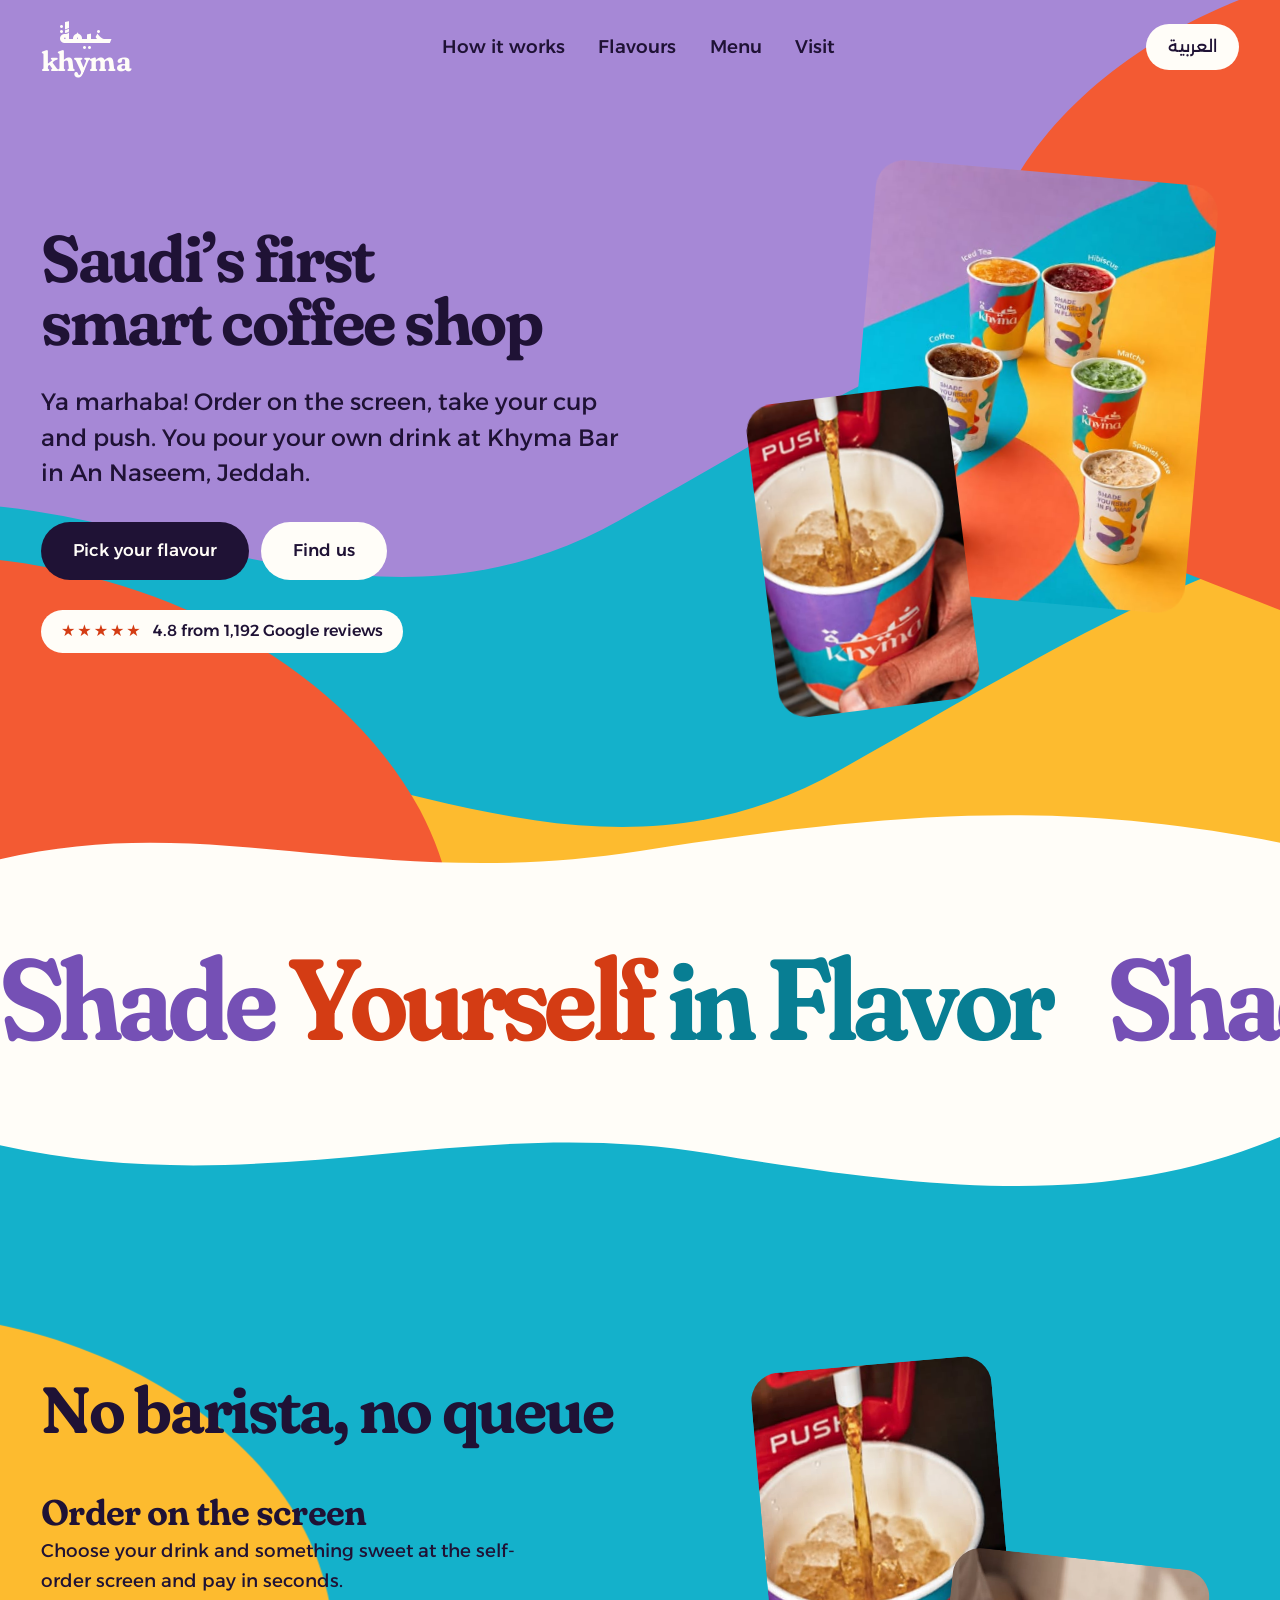
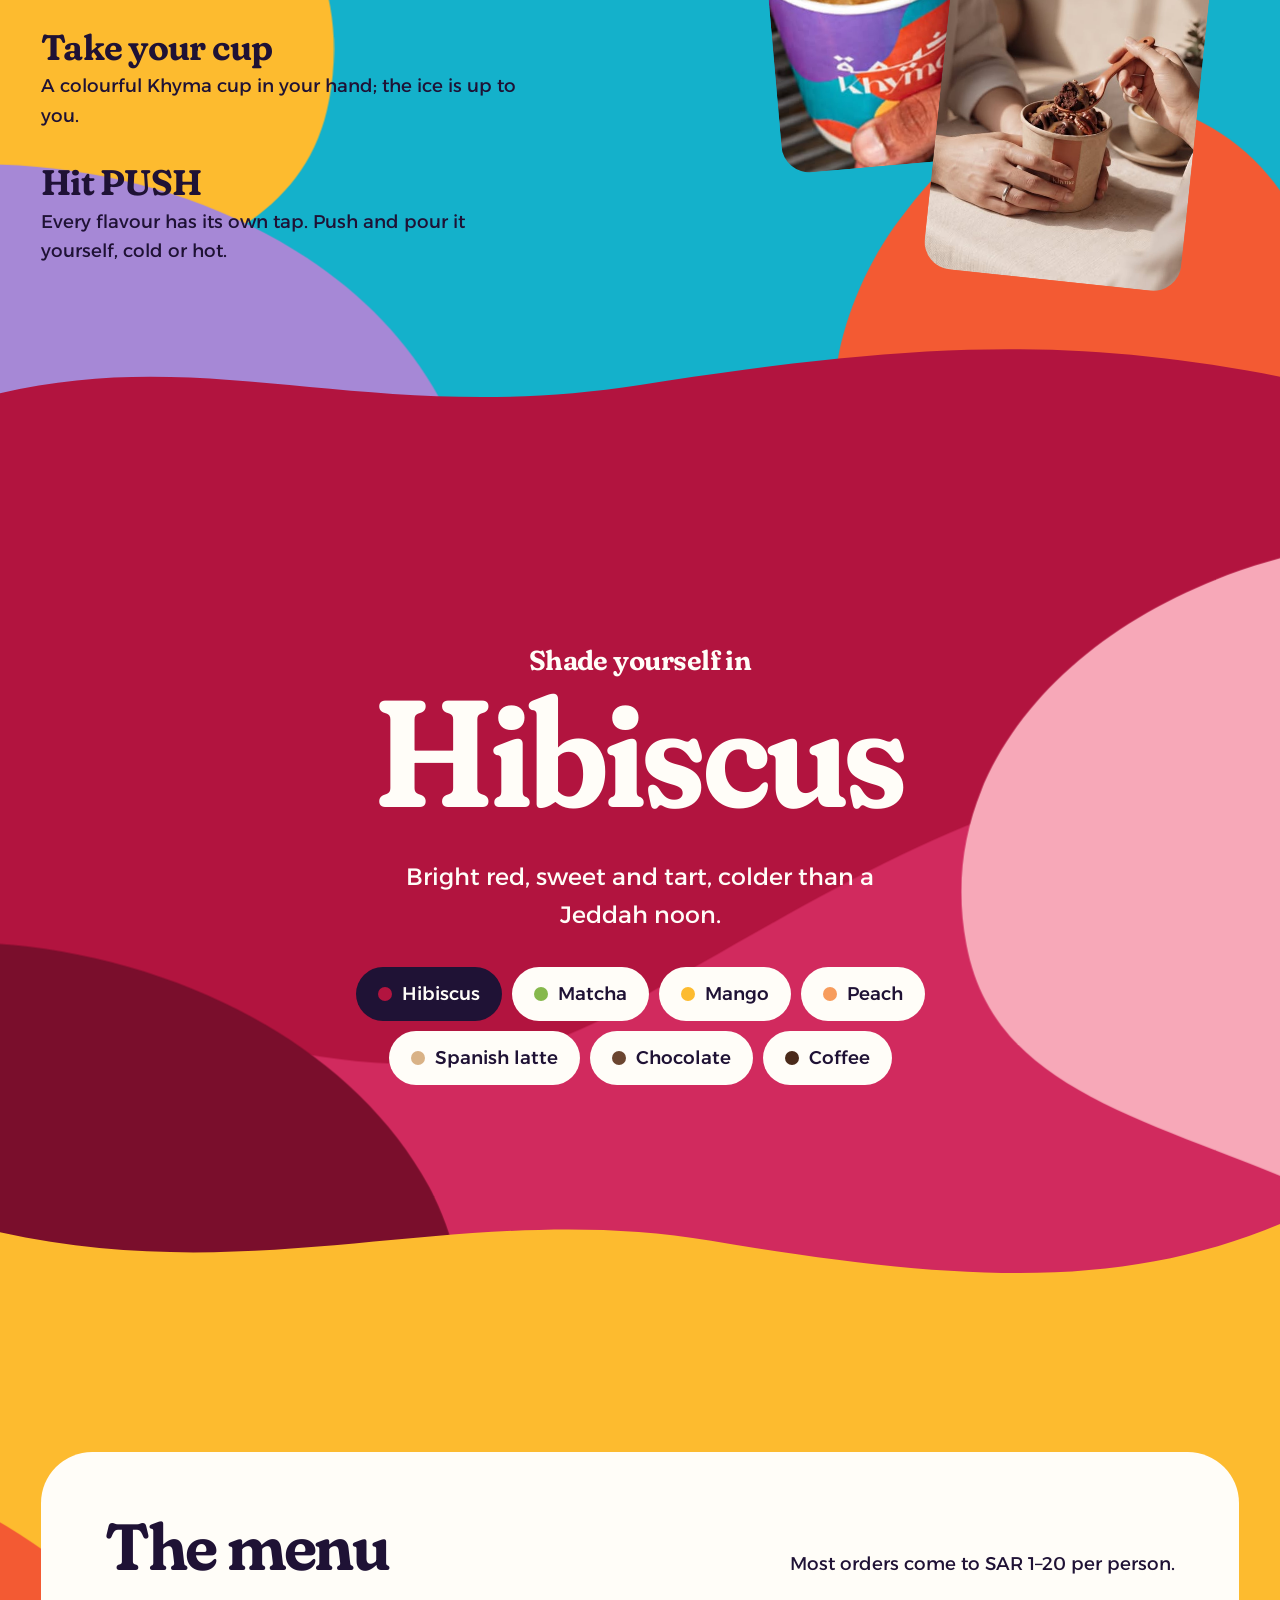
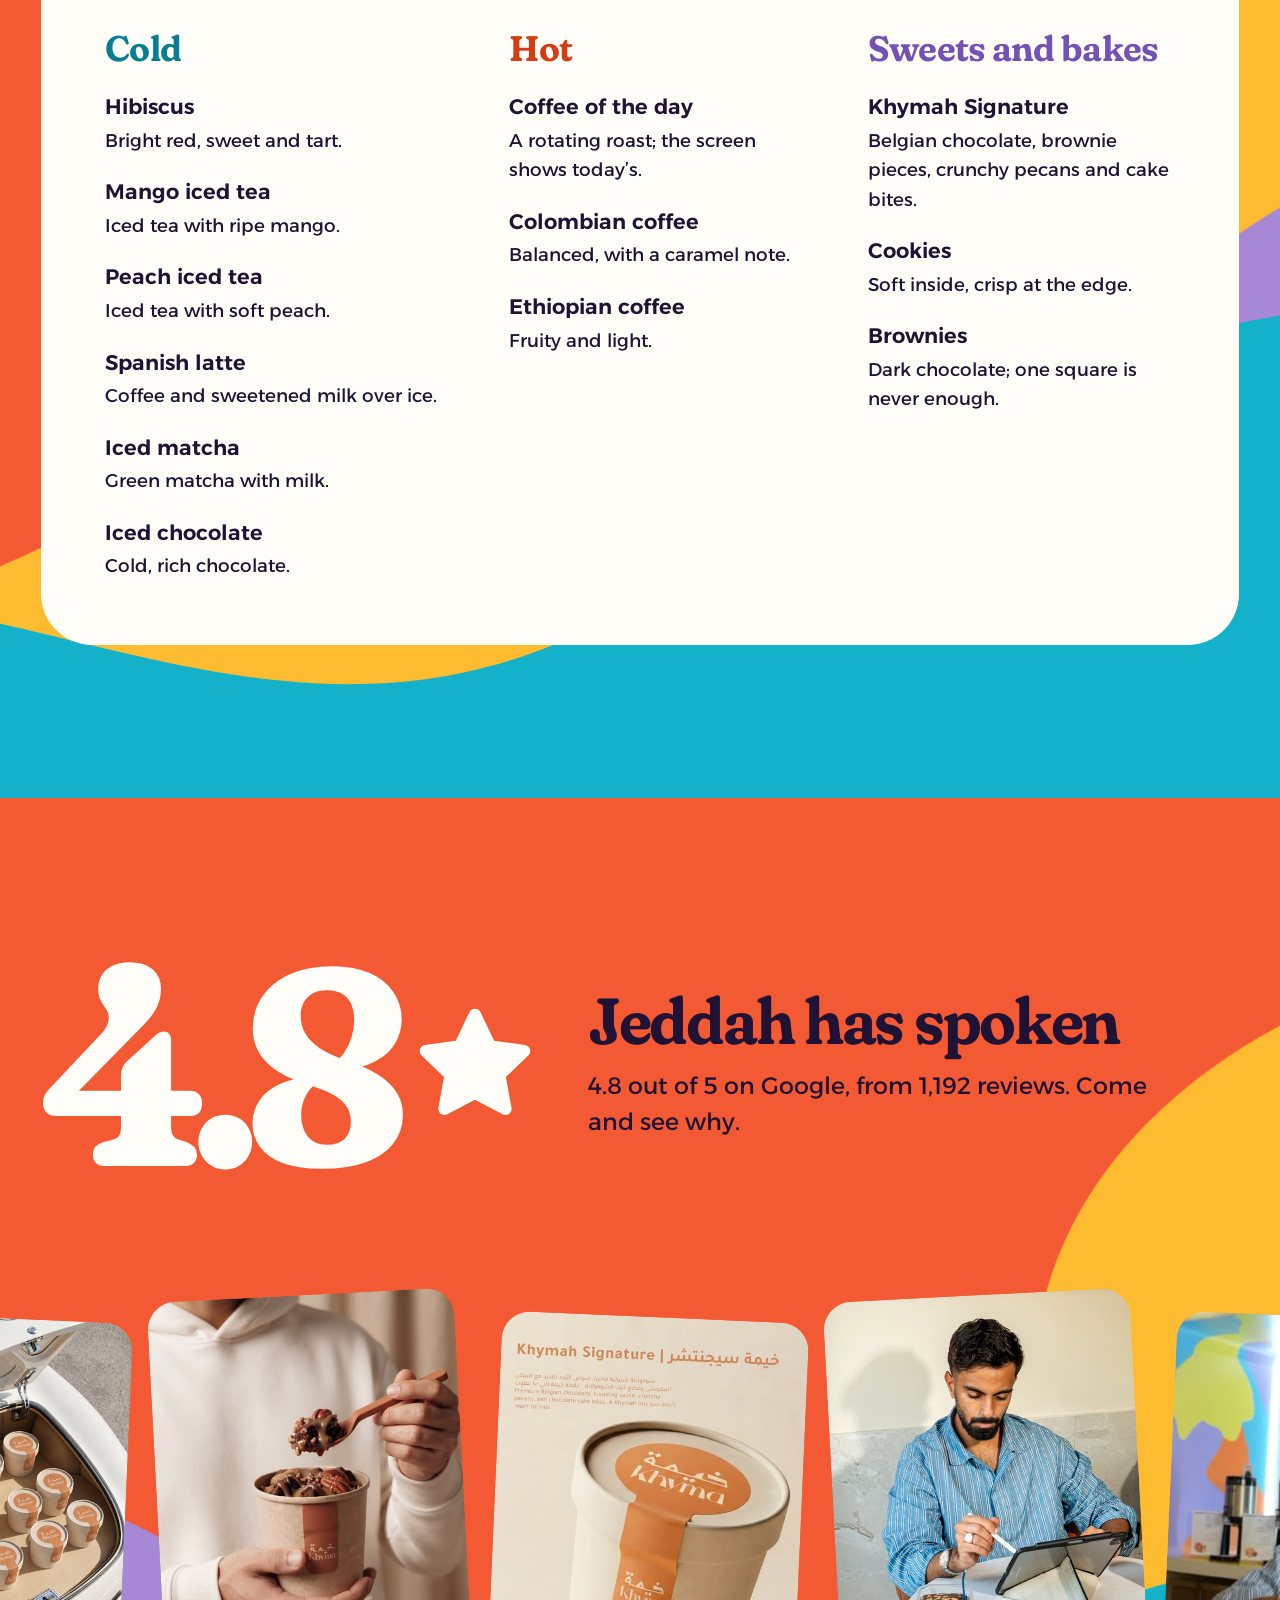
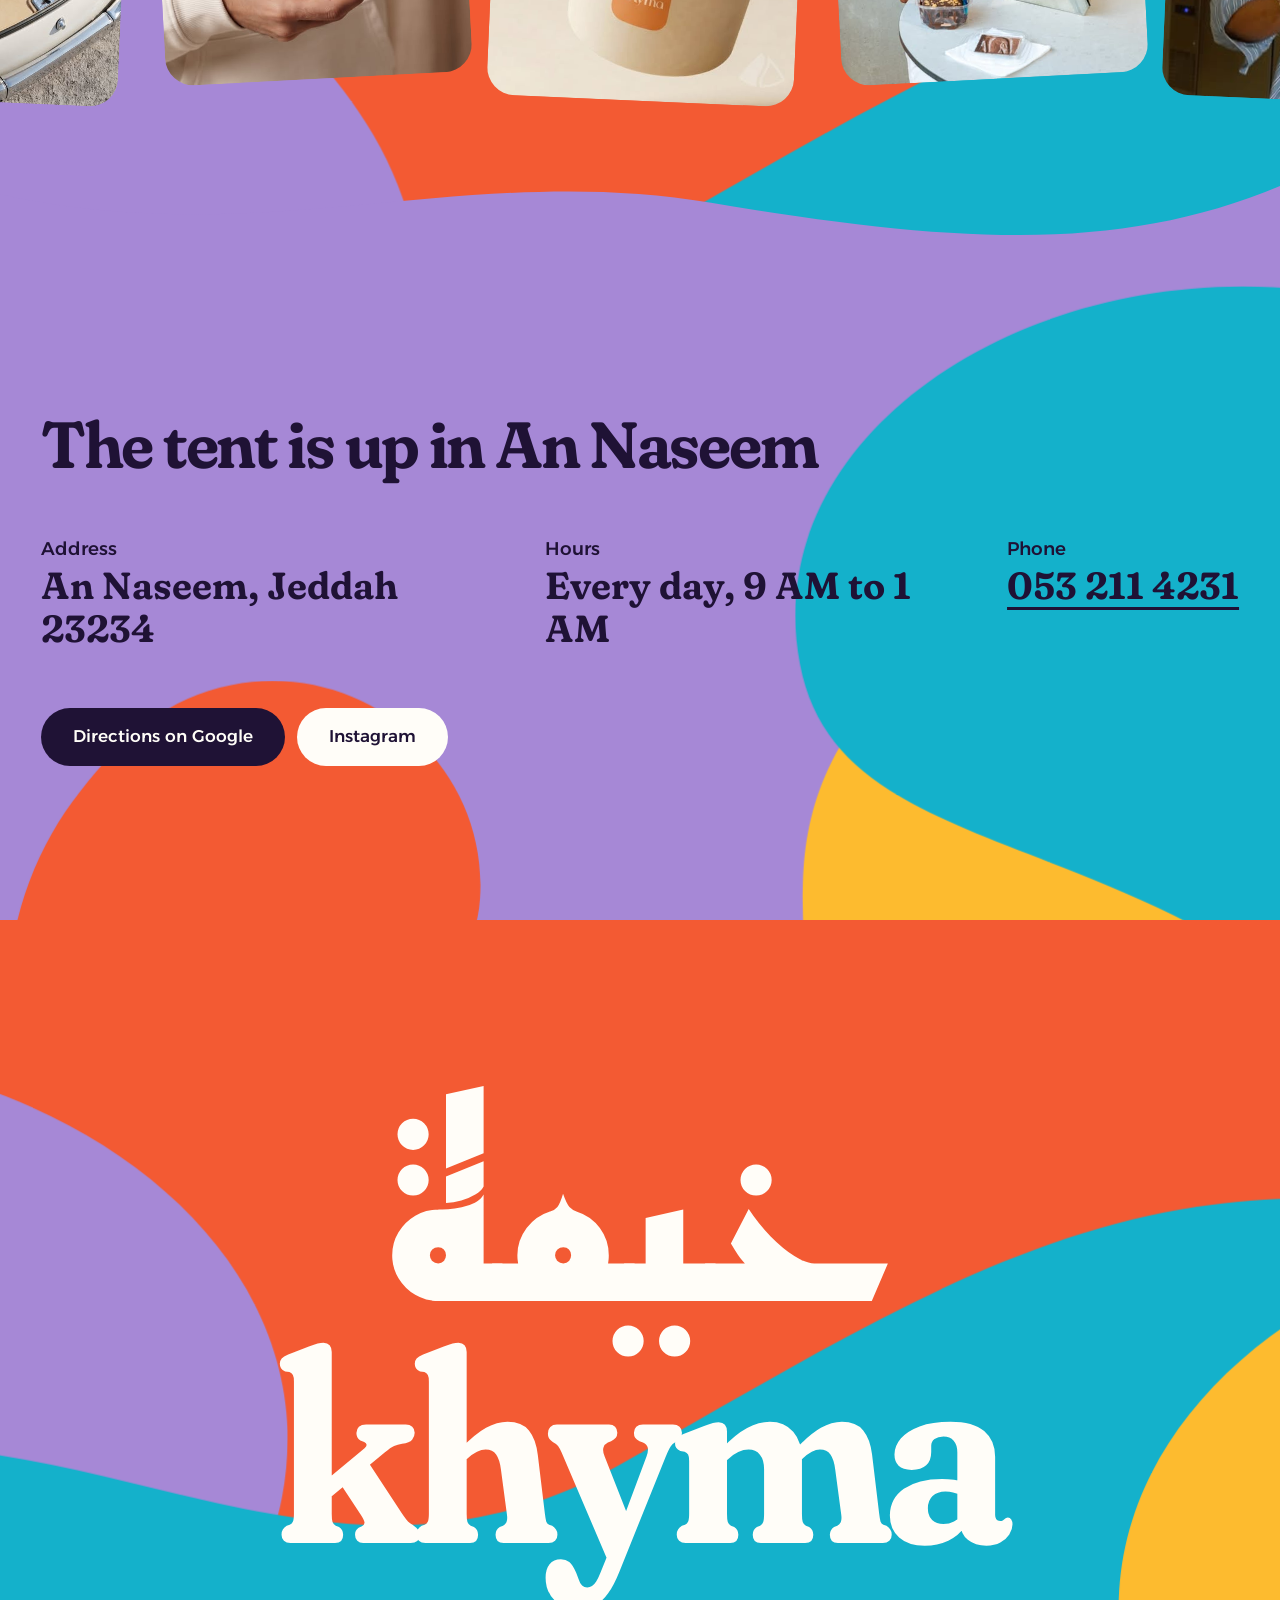
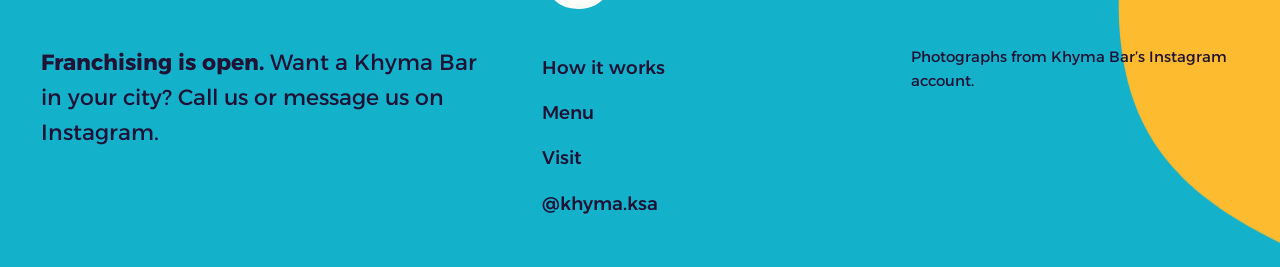
==== commit c4119c1f: "Fix public URLs and WhatsApp preview image metadata" ====
--- a/en/index.html
+++ b/en/index.html
@@ -5,19 +5,25 @@
 <meta name="viewport" content="width=device-width, initial-scale=1">
 <title>Khyma Bar — Saudi’s first smart coffee shop</title>
 <meta name="description" content="Khyma Bar, An Naseem, Jeddah: the first smart self-serve coffee shop in Saudi Arabia.">
-<link rel="canonical" href="https://khyma.example/en/">
-<link rel="alternate" hreflang="ar" href="https://khyma.example/">
-<link rel="alternate" hreflang="en" href="https://khyma.example/en/">
-<link rel="alternate" hreflang="x-default" href="https://khyma.example/">
-<script type="application/ld+json">{"@context":"https://schema.org","@type":"CafeOrCoffeeShop","name":"خيمة بار | Khyma Bar","alternateName":["Khyma Bar","خيمة بار","KhymaBar"],"description":"First Smart Coffee Shop أول مقهى ذكي","url":"https://khyma.example/","image":"https://khyma.example/assets/cups.jpg","telephone":"+966532114231","priceRange":"SAR 1–20","servesCuisine":["Coffee","Iced drinks","Desserts"],"address":{"@type":"PostalAddress","streetAddress":"An Naseem","addressLocality":"Jeddah","postalCode":"23234","addressCountry":"SA"},"openingHoursSpecification":[{"@type":"OpeningHoursSpecification","dayOfWeek":["Monday","Tuesday","Wednesday","Thursday","Friday","Saturday","Sunday"],"opens":"09:00","closes":"01:00"}],"hasMap":"https://share.google/LYpn0xB94XX6vzRKe","sameAs":["https://www.instagram.com/khyma.ksa/"]}</script>
+<link rel="canonical" href="https://khyma-bar.vercel.app/en/">
+<link rel="alternate" hreflang="ar" href="https://khyma-bar.vercel.app/">
+<link rel="alternate" hreflang="en" href="https://khyma-bar.vercel.app/en/">
+<link rel="alternate" hreflang="x-default" href="https://khyma-bar.vercel.app/">
+<script type="application/ld+json">{"@context":"https://schema.org","@type":"CafeOrCoffeeShop","name":"خيمة بار | Khyma Bar","alternateName":["Khyma Bar","خيمة بار","KhymaBar"],"description":"First Smart Coffee Shop أول مقهى ذكي","url":"https://khyma-bar.vercel.app/","image":"https://khyma-bar.vercel.app/assets/cups.jpg","telephone":"+966532114231","priceRange":"SAR 1–20","servesCuisine":["Coffee","Iced drinks","Desserts"],"address":{"@type":"PostalAddress","streetAddress":"An Naseem","addressLocality":"Jeddah","postalCode":"23234","addressCountry":"SA"},"openingHoursSpecification":[{"@type":"OpeningHoursSpecification","dayOfWeek":["Monday","Tuesday","Wednesday","Thursday","Friday","Saturday","Sunday"],"opens":"09:00","closes":"01:00"}],"hasMap":"https://share.google/LYpn0xB94XX6vzRKe","sameAs":["https://www.instagram.com/khyma.ksa/"]}</script>
 <meta name="theme-color" content="#A688D6">
 <meta property="og:type" content="website">
 <meta property="og:title" content="Khyma Bar — Saudi’s first smart coffee shop">
-<meta property="og:url" content="https://khyma.example/en/">
+<meta property="og:url" content="https://khyma-bar.vercel.app/en/">
 <meta property="og:locale" content="en_US">
 <meta property="og:locale:alternate" content="ar_SA">
 <meta property="og:description" content="Khyma Bar, An Naseem, Jeddah: the first smart self-serve coffee shop in Saudi Arabia.">
-<meta property="og:image" content="https://khyma.example/assets/cups.jpg">
+<meta property="og:image" content="https://khyma-bar.vercel.app/assets/cups.jpg">
+<meta property="og:site_name" content="Khyma Bar | خيمة بار">
+<meta property="og:image:secure_url" content="https://khyma-bar.vercel.app/assets/cups.jpg">
+<meta property="og:image:type" content="image/jpeg">
+<meta property="og:image:width" content="512">
+<meta property="og:image:height" content="640">
+<meta property="og:image:alt" content="Colourful Khyma Bar drinks">
 <link rel="icon" href="data:image/svg+xml,%3Csvg xmlns='http://www.w3.org/2000/svg' viewBox='0 0 64 64'%3E%3Crect width='64' height='64' rx='18' fill='%23A688D6'/%3E%3Cpath d='M0 40C14 28 26 46 40 34S56 14 64 20V64H0Z' fill='%2314B1CB'/%3E%3Cpath d='M64 6C50 2 38 14 42 28C45 40 56 38 64 46Z' fill='%23F35A33'/%3E%3Cpath d='M0 64V44C10 38 22 44 26 54C28 60 26 62 30 64Z' fill='%23FDBB2F'/%3E%3C/svg%3E">
 <link rel="preconnect" href="https://fonts.googleapis.com">
 <link rel="preconnect" href="https://fonts.gstatic.com" crossorigin>
--- a/styles.css
+++ b/styles.css
@@ -156,8 +156,8 @@
 @keyframes twinkle { from { transform: rotate(-9deg) scale(.96); } to { transform: rotate(11deg) scale(1.06); } }
 .strip { margin-top: clamp(48px, 7vw, 110px); overflow-x: auto; scrollbar-width: none; scroll-snap-type: x proximity; padding: 28px var(--m); }
 .strip::-webkit-scrollbar { display: none; }
-/* with a mouse the strip is not a scroller: the page scroll carries the pictures across instead */
-@media (hover: hover) and (pointer: fine) { .strip { overflow: clip; scroll-snap-type: none; } }
+/* Page scrolling carries the pictures across on touch screens and desktops alike. */
+@media (prefers-reduced-motion: no-preference) { .js .strip { overflow: clip; scroll-snap-type: none; } }
 .strip-in { display: flex; gap: clamp(16px, 2.4vw, 36px); width: max-content; align-items: center; transform: translate3d(var(--x, 0px), 0, 0); }
 .strip .pic { width: clamp(220px, 24vw, 330px); height: auto; aspect-ratio: 4 / 5; scroll-snap-align: center; }
 .strip .pic:nth-child(odd) { rotate: -3deg; } .strip .pic:nth-child(even) { rotate: 2.5deg; translate: 0 22px; }
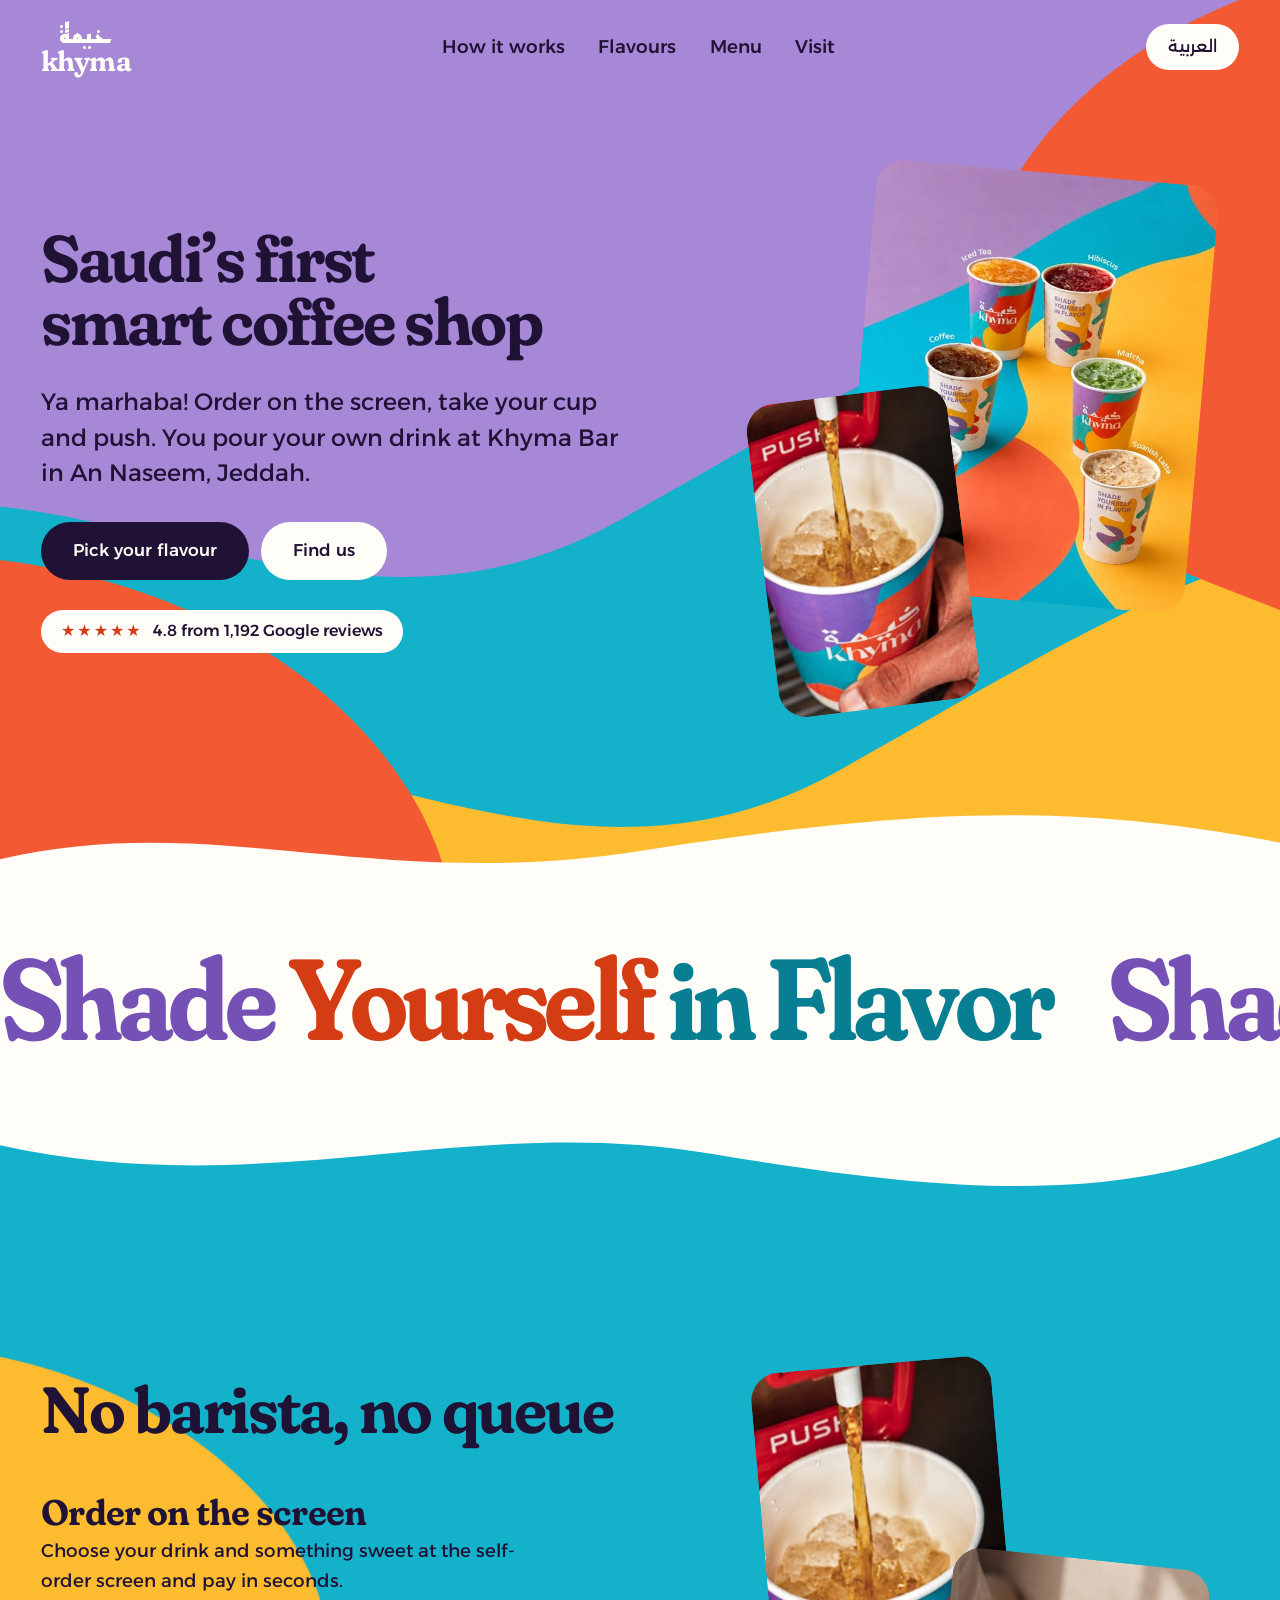
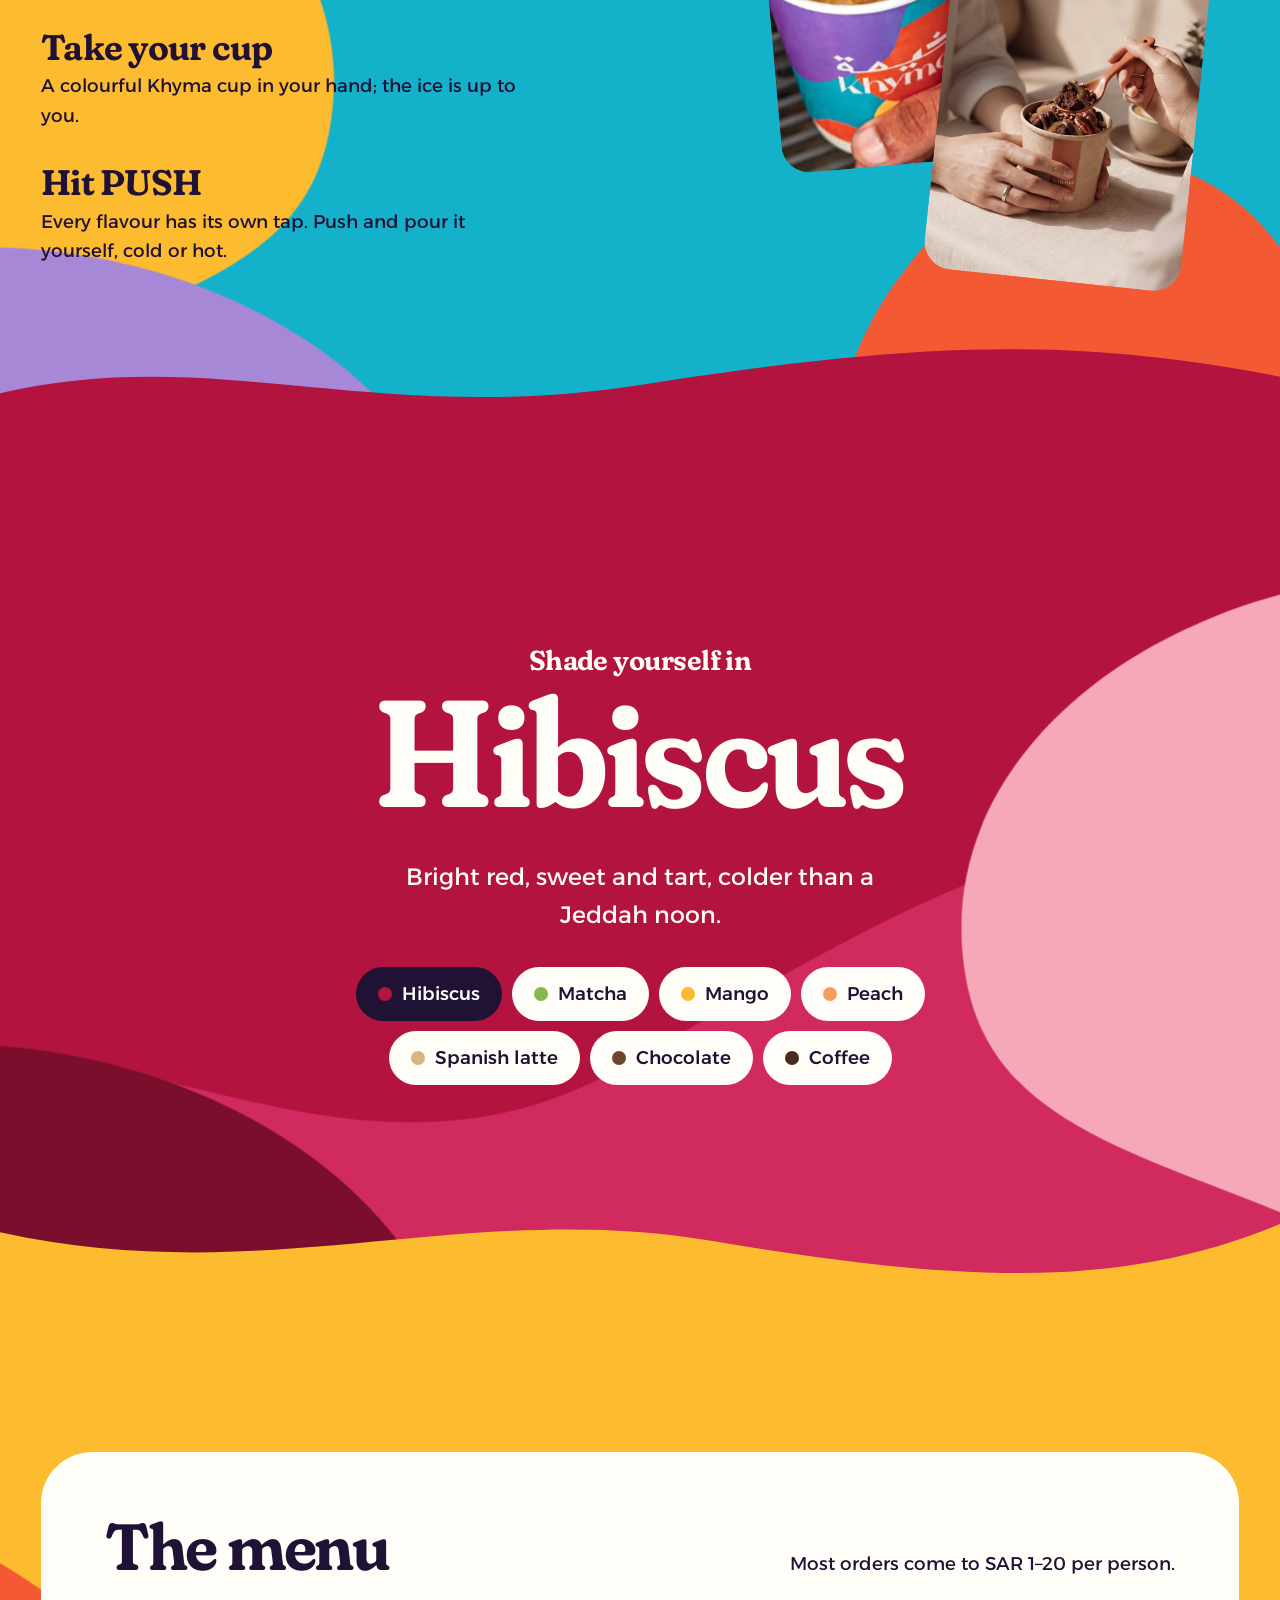
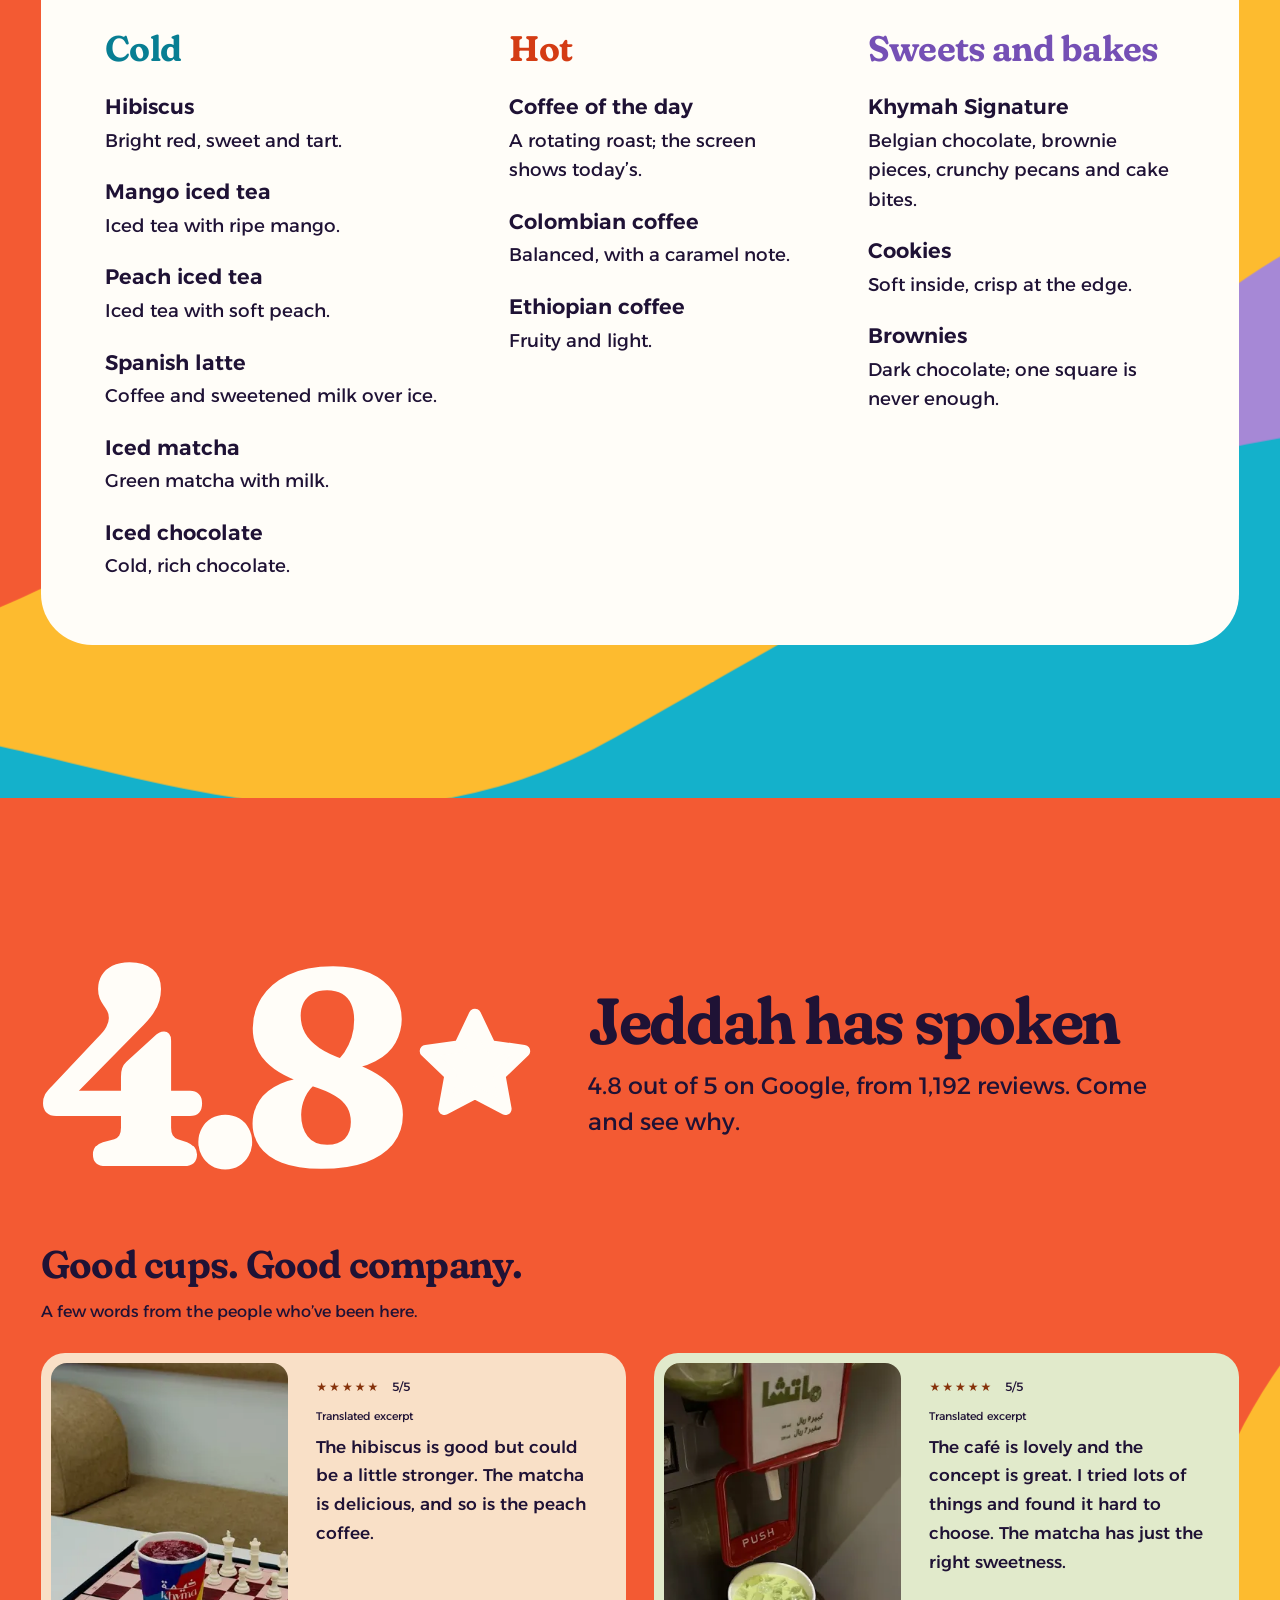
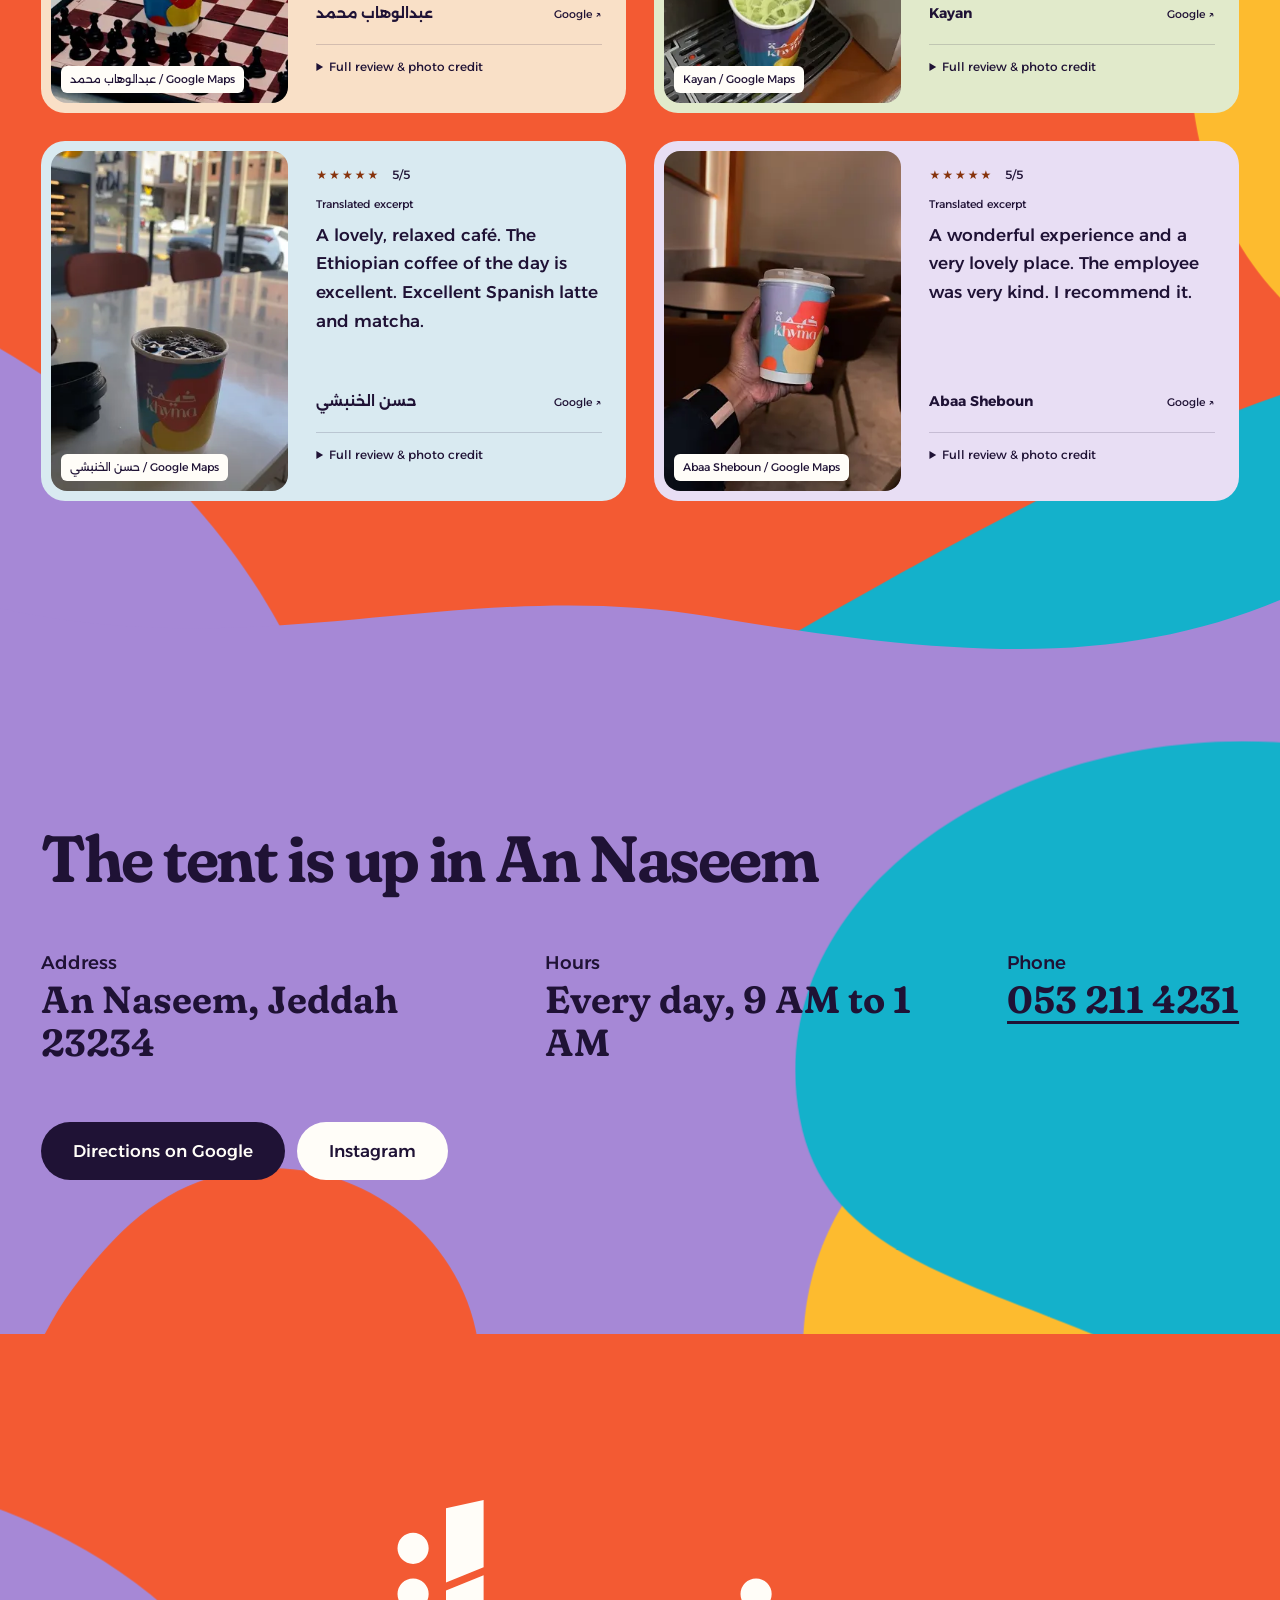
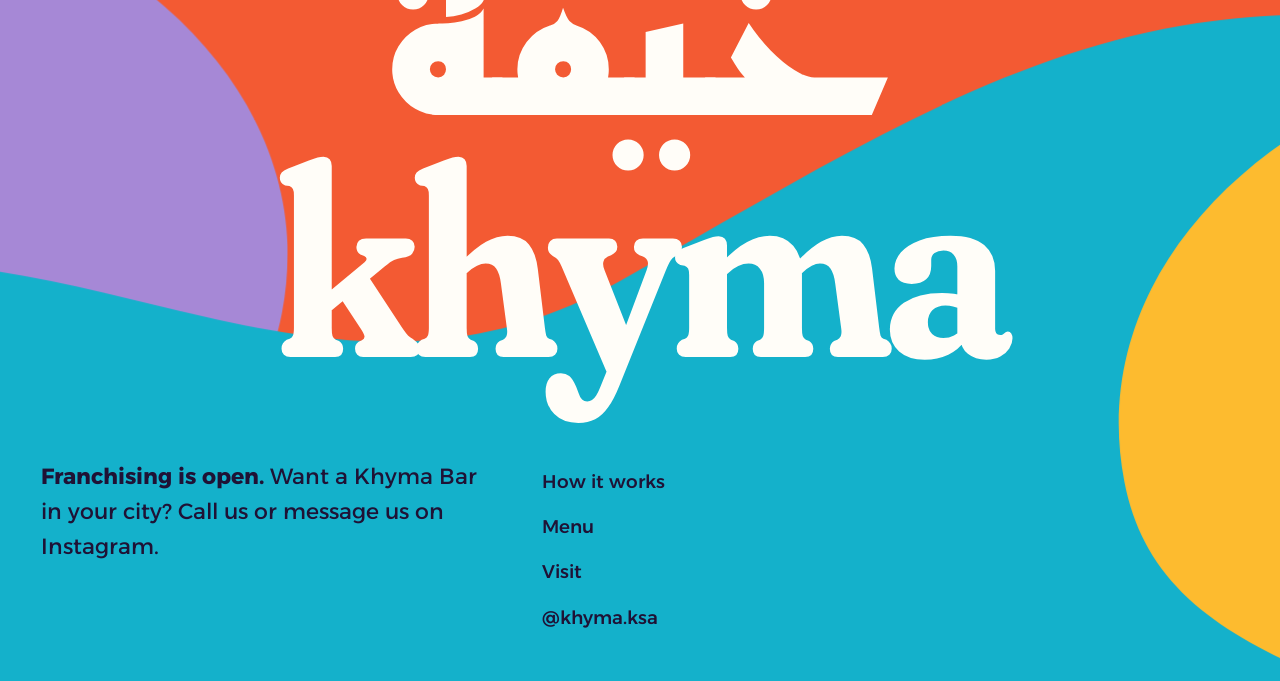
==== commit ea4f21c9: "Add verified Google review cards and improve mobile motion" ====
--- a/en/index.html
+++ b/en/index.html
@@ -75,7 +75,7 @@
     <p class="rating"><span class="stars" aria-hidden="true">★★★★★</span> <span data-i18n="hero.rating">4.8 from 1,192 Google reviews</span></p>
   </div>
   <div class="hero-pics">
-    <img class="pic pic-a" src="../assets/cups.jpg" width="512" height="640" alt="Six colourful Khyma cups: iced tea, hibiscus, coffee, matcha, iced chocolate and Spanish latte" data-i18n-attr="alt:alt.cups">
+    <img class="pic pic-a" fetchpriority="high" decoding="async" src="../assets/cups.jpg" width="512" height="640" alt="Six colourful Khyma cups: iced tea, hibiscus, coffee, matcha, iced chocolate and Spanish latte" data-i18n-attr="alt:alt.cups">
     <img class="pic pic-b" src="../assets/pour.jpg" width="360" height="640" alt="Coffee pouring over ice into a Khyma cup under the PUSH tap" data-i18n-attr="alt:alt.pour">
   </div>
 </section>
@@ -176,15 +176,109 @@
       <p class="lead" data-i18n="seen.p">4.8 out of 5 on Google, from 1,192 reviews. Come and see why.</p>
     </div>
   </div>
-  <div class="strip" id="strip" tabindex="0" role="group" aria-label="Pictures from Khyma" data-i18n-attr="aria-label:seen.strip">
-    <div class="strip-in" id="stripIn">
-      <img class="pic" src="../assets/dessert-car.jpg" width="512" height="640" alt="A spoonful of Khymah Signature with chocolate and pecans" data-i18n-attr="alt:alt.sig" loading="lazy">
-      <img class="pic" src="../assets/trunk.jpg" width="512" height="640" alt="A car boot packed with Khymah Signature tubs" data-i18n-attr="alt:alt.trunk" loading="lazy">
-      <img class="pic" src="../assets/dessert-hoodie.jpg" width="512" height="640" alt="A Khymah Signature tub held in hand" data-i18n-attr="alt:alt.hoodie" loading="lazy">
-      <img class="pic" src="../assets/tub.jpg" width="512" height="640" alt="A Khymah Signature tub" data-i18n-attr="alt:alt.tub" loading="lazy">
-      <img class="pic" src="../assets/guest.jpg" width="512" height="640" alt="A guest working at a table with a Khyma dessert" data-i18n-attr="alt:alt.guest" loading="lazy">
-      <img class="pic" src="../assets/shop.jpg" width="360" height="640" alt="The hot drinks corner inside Khyma Bar" data-i18n-attr="alt:alt.shop" loading="lazy">
-    </div>
+  <div class="reviews-head">
+    <div><h3 id="reviews-heading">Good cups. Good company.</h3>
+    <p id="reviews-help">A few words from the people who’ve been here.</p></div>
+    <div class="review-controls" hidden>
+      <button type="button" data-review-step="-1" aria-controls="review-list" aria-label="Previous review"><span aria-hidden="true">←</span></button>
+      <button type="button" data-review-step="1" aria-controls="review-list" aria-label="Next review"><span aria-hidden="true">→</span></button>
+    </div>
+  </div>
+  <div class="reviews" tabindex="0" role="region" aria-labelledby="reviews-heading" aria-describedby="reviews-help">
+    <ul class="review-list" id="review-list">
+      <li class="review-card">
+        <article aria-labelledby="reviewer-0">
+          <figure>
+            <a class="review-photo" href="https://lh3.googleusercontent.com/grass-cs/AABkmLcr5gsyWsIA4XNOzNugn-kBwbTmD8SHLkocH4voQfHOfl6aQ9Yoxoct9lgTXpb8gS7M4oS41PAZ2ulHIjQzL8KV3_v6igbUo42A5kL25xYetBBu-bFzpvaae0cA8_UGsogQOcP8jAIX1AGS=w800" aria-label="View photo by عبدالوهاب محمد">
+              <img src="../assets/reviews/hibiscus-chess-640.webp" srcset="../assets/reviews/hibiscus-chess-320.webp 320w, ../assets/reviews/hibiscus-chess-640.webp 640w" sizes="(min-width: 1100px) 24vw, (max-width: 560px) 86vw, 360px" width="640" height="1138" style="object-position: center 62%" alt="A Khyma hibiscus drink on a chessboard" loading="lazy" decoding="async">
+            </a>
+            <figcaption><span class="sr">Photo: </span><bdi>عبدالوهاب محمد</bdi> / Google Maps</figcaption>
+          </figure>
+          <div class="review-body">
+            <span class="review-rating" aria-label="5 out of 5 stars"><span aria-hidden="true">★★★★★</span><bdi>5/5</bdi></span>
+            <div class="review-quote"><p class="review-label">Translated excerpt</p><blockquote lang="en" dir="ltr">The hibiscus is good but could be a little stronger. The matcha is delicious, and so is the peach coffee.</blockquote></div>
+            <h3 id="reviewer-0"><a href="https://www.google.com/search?q=Khyma+Bar&amp;kgmid=/g/11y8cc_nw8#lrd=0x15c3cf0001c47fc5:0x6559f674a6dd189e,1,,,,&amp;rft=%D8%A7%D9%84%D9%83%D8%B1%D9%83%D8%AF%D9%8A%D9%87%20%D8%AC%D9%8A%D8%AF"><bdi>عبدالوهاب محمد</bdi><span class="review-google">Google ↗</span></a></h3>
+            <details class="review-original"><summary>Full review & photo credit</summary>
+              <blockquote lang="ar" dir="rtl">المكان جميل خدمه حلوه الموظف مبتسم الكركديه جيد بس يبغا له يكون شوي ثقيل الماتشا لذيذه القهوه بالخوخ لذيده شكرا على المكان الحلو</blockquote>
+              <p>Photo by <a href="https://www.google.com/maps/contrib/102477895996414169970/reviews?hl=ar"><bdi>عبدالوهاب محمد</bdi></a> / Google Maps</p>
+              <a class="review-source" href="https://www.google.com/search?q=Khyma+Bar&amp;kgmid=/g/11y8cc_nw8#lrd=0x15c3cf0001c47fc5:0x6559f674a6dd189e,1,,,,&amp;rft=%D8%A7%D9%84%D9%83%D8%B1%D9%83%D8%AF%D9%8A%D9%87%20%D8%AC%D9%8A%D8%AF">Read on Google</a>
+            </details>
+          </div>
+        </article>
+      </li>
+      <li class="review-card">
+        <article aria-labelledby="reviewer-1">
+          <figure>
+            <a class="review-photo" href="https://lh3.googleusercontent.com/grass-cs/AABkmLeJdT8L6emMrTxXjZU4XY-Y2WXpGMnCGNQmiptyFhLPct5AwQJui5dqzvFfl5CAE1KChKvPfyHqin6AbL8PcxIYPSIzb71adyFgJGl3Er9bUZXHqggsSTZPhpBYvUaPl-E6wM5y=w800" aria-label="View photo by Kayan">
+              <img src="../assets/reviews/fresh-matcha-640.webp" srcset="../assets/reviews/fresh-matcha-320.webp 320w, ../assets/reviews/fresh-matcha-640.webp 640w" sizes="(min-width: 1100px) 24vw, (max-width: 560px) 86vw, 360px" width="640" height="1138" style="object-position: center 72%" alt="An iced matcha in a Khyma cup at the matcha tap" loading="lazy" decoding="async">
+            </a>
+            <figcaption><span class="sr">Photo: </span><bdi>Kayan</bdi> / Google Maps</figcaption>
+          </figure>
+          <div class="review-body">
+            <span class="review-rating" aria-label="5 out of 5 stars"><span aria-hidden="true">★★★★★</span><bdi>5/5</bdi></span>
+            <div class="review-quote"><p class="review-label">Translated excerpt</p><blockquote lang="en" dir="ltr">The café is lovely and the concept is great. I tried lots of things and found it hard to choose. The matcha has just the right sweetness.</blockquote></div>
+            <h3 id="reviewer-1"><a href="https://www.google.com/search?q=Khyma+Bar&amp;kgmid=/g/11y8cc_nw8#lrd=0x15c3cf0001c47fc5:0x6559f674a6dd189e,1,,,,&amp;rft=%D9%85%D9%88%D9%88%D9%88%D8%B2%D9%88%D9%86%D9%87"><bdi>Kayan</bdi><span class="review-google">Google ↗</span></a></h3>
+            <details class="review-original"><summary>Full review & photo credit</summary>
+              <blockquote lang="ar" dir="rtl">الكوفي جميل وفكرته حلوه ماشاءالله
+جربت اشياء كثير عندهم و احترت بالطلب
+الماتشا موووزونه حلاها
+و الموظفه ليان اخلاقها عسل 💓</blockquote>
+              <p>Photo by <a href="https://www.google.com/maps/contrib/106170640591829200181/reviews?hl=ar"><bdi>Kayan</bdi></a> / Google Maps</p>
+              <a class="review-source" href="https://www.google.com/search?q=Khyma+Bar&amp;kgmid=/g/11y8cc_nw8#lrd=0x15c3cf0001c47fc5:0x6559f674a6dd189e,1,,,,&amp;rft=%D9%85%D9%88%D9%88%D9%88%D8%B2%D9%88%D9%86%D9%87">Read on Google</a>
+            </details>
+          </div>
+        </article>
+      </li>
+      <li class="review-card">
+        <article aria-labelledby="reviewer-2">
+          <figure>
+            <a class="review-photo" href="https://lh3.googleusercontent.com/grass-cs/AABkmLdP7ncYwgb_Mwf7GggMOLOyjiEi7fNJaovJRqqCwTkBCqdkJFipqPRt0qv1gks0mCEXTaM62Y43qHHsikhK4cpw9sTxaCvmPhl-30UtAExlfWEmaCx7mgvR-BP73ROjxgAbEp6-=w800" aria-label="View photo by حسن الخنبشي">
+              <img src="../assets/reviews/coffee-window-640.webp" srcset="../assets/reviews/coffee-window-320.webp 320w, ../assets/reviews/coffee-window-640.webp 640w" sizes="(min-width: 1100px) 24vw, (max-width: 560px) 86vw, 360px" width="640" height="1138" style="object-position: center 95%" alt="Iced coffee in a Khyma cup beside the café window" loading="lazy" decoding="async">
+            </a>
+            <figcaption><span class="sr">Photo: </span><bdi>حسن الخنبشي</bdi> / Google Maps</figcaption>
+          </figure>
+          <div class="review-body">
+            <span class="review-rating" aria-label="5 out of 5 stars"><span aria-hidden="true">★★★★★</span><bdi>5/5</bdi></span>
+            <div class="review-quote"><p class="review-label">Translated excerpt</p><blockquote lang="en" dir="ltr">A lovely, relaxed café. The Ethiopian coffee of the day is excellent. Excellent Spanish latte and matcha.</blockquote></div>
+            <h3 id="reviewer-2"><a href="https://www.google.com/search?q=Khyma+Bar&amp;kgmid=/g/11y8cc_nw8#lrd=0x15c3cf0001c47fc5:0x6559f674a6dd189e,1,,,,&amp;rft=%D9%82%D9%87%D9%88%D8%A9%20%D8%A7%D9%84%D9%8A%D9%88%D9%85%20%D8%A7%D9%84%D8%A3%D8%AB%D9%8A%D9%88%D8%A8%D9%8A"><bdi>حسن الخنبشي</bdi><span class="review-google">Google ↗</span></a></h3>
+            <details class="review-original"><summary>Full review & photo credit</summary>
+              <blockquote lang="ar" dir="rtl">الكفي جميل ورايق
+قهوة اليوم الأثيوبي ممتازة
+اسبنش لاتيه ممتاز
+الماتشا ممتازة
+شكراً لغلا بشوشة ومحترمه الله يوفقها يارب
+ويبارك لكم في مالكم وحلالكم
+
+ما اقول تتكرر الزيارة سرت عميل يومي عندكم ♥️</blockquote>
+              <p>Photo by <a href="https://www.google.com/maps/contrib/103667330890368123505/reviews?hl=ar"><bdi>حسن الخنبشي</bdi></a> / Google Maps</p>
+              <a class="review-source" href="https://www.google.com/search?q=Khyma+Bar&amp;kgmid=/g/11y8cc_nw8#lrd=0x15c3cf0001c47fc5:0x6559f674a6dd189e,1,,,,&amp;rft=%D9%82%D9%87%D9%88%D8%A9%20%D8%A7%D9%84%D9%8A%D9%88%D9%85%20%D8%A7%D9%84%D8%A3%D8%AB%D9%8A%D9%88%D8%A8%D9%8A">Read on Google</a>
+            </details>
+          </div>
+        </article>
+      </li>
+      <li class="review-card">
+        <article aria-labelledby="reviewer-3">
+          <figure>
+            <a class="review-photo" href="https://lh3.googleusercontent.com/grass-cs/AABkmLdrhm6ujHB1UExIgBmxXi1hqrEgAkJO5QORRhRAOLPmB6aINOBO6clKl6j8Gk-6aiVoRzaWQzdaTteWTXP4o3dEdw08lXsXGWjQv4Y-zWqFSKlg824zrzD0QyxKEW9kW_TyH7fwx88e9aU=w800" aria-label="View photo by Abaa Sheboun">
+              <img src="../assets/reviews/cup-in-hand-640.webp" srcset="../assets/reviews/cup-in-hand-320.webp 320w, ../assets/reviews/cup-in-hand-640.webp 640w" sizes="(min-width: 1100px) 24vw, (max-width: 560px) 86vw, 360px" width="640" height="1138" style="object-position: center 52%" alt="A guest holding a colourful Khyma cup inside the café" loading="lazy" decoding="async">
+            </a>
+            <figcaption><span class="sr">Photo: </span><bdi>Abaa Sheboun</bdi> / Google Maps</figcaption>
+          </figure>
+          <div class="review-body">
+            <span class="review-rating" aria-label="5 out of 5 stars"><span aria-hidden="true">★★★★★</span><bdi>5/5</bdi></span>
+            <div class="review-quote"><p class="review-label">Translated excerpt</p><blockquote lang="en" dir="ltr">A wonderful experience and a very lovely place. The employee was very kind. I recommend it.</blockquote></div>
+            <h3 id="reviewer-3"><a href="https://www.google.com/search?q=Khyma+Bar&amp;kgmid=/g/11y8cc_nw8#lrd=0x15c3cf0001c47fc5:0x6559f674a6dd189e,1,,,,&amp;rft=%D8%AA%D8%AC%D8%B1%D8%A8%D8%A9%20%D8%B1%D8%A7%D8%A6%D8%B9%D8%A9"><bdi>Abaa Sheboun</bdi><span class="review-google">Google ↗</span></a></h3>
+            <details class="review-original"><summary>Full review & photo credit</summary>
+              <blockquote lang="ar" dir="rtl">تجربة رائعة و المكان جداً جميل
+الموظف كان لطيف جداً
+انصح فيه</blockquote>
+              <p>Photo by <a href="https://www.google.com/maps/contrib/109190642419817107216/reviews?hl=ar"><bdi>Abaa Sheboun</bdi></a> / Google Maps</p>
+              <a class="review-source" href="https://www.google.com/search?q=Khyma+Bar&amp;kgmid=/g/11y8cc_nw8#lrd=0x15c3cf0001c47fc5:0x6559f674a6dd189e,1,,,,&amp;rft=%D8%AA%D8%AC%D8%B1%D8%A8%D8%A9%20%D8%B1%D8%A7%D8%A6%D8%B9%D8%A9">Read on Google</a>
+            </details>
+          </div>
+        </article>
+      </li>
+    </ul>
   </div>
 </section>
 
@@ -229,7 +323,6 @@
         <a href="#visit" data-i18n="nav.visit">Visit</a>
         <a href="https://www.instagram.com/khyma.ksa/" rel="noopener" dir="ltr">@khyma.ksa</a>
       </nav>
-      <p class="foot-credit" data-i18n="foot.credit">Photographs from Khyma Bar’s Instagram account.</p>
     </div>
   </div>
 </footer>
--- a/styles.css
+++ b/styles.css
@@ -43,7 +43,7 @@
 .mural { position: absolute; inset: 0; overflow: hidden; z-index: 0; }
 .mural svg { width: 100%; height: 100%; }
 .mural use { transition: fill .9s var(--ease); }
-.par { transform: translate3d(0, calc(var(--p, 0) * var(--s, 60) * 1px), 0); will-change: transform; }
+.par { transform: translate3d(0, calc(var(--p, 0) * var(--s, 60) * 1px), 0); will-change: auto; }
 .dr { transform-box: fill-box; transform-origin: 50% 50%; animation: drift var(--t, 26s) ease-in-out infinite alternate; }
 @keyframes drift { from { transform: translate(-22px, 12px) rotate(-2deg) scale(1); } to { transform: translate(26px, -16px) rotate(2.5deg) scale(1.05); } }
 .edge { position: absolute; z-index: 1; inset-inline: 0; top: -99px; width: 100%; height: 100px; max-width: none; }
@@ -154,14 +154,61 @@
 [dir="rtl"] .big { justify-content: flex-end; }
 .star { flex: none; width: .44em; height: .44em; max-width: none; fill: currentColor; stroke: currentColor; stroke-width: 2.4; stroke-linejoin: round; animation: twinkle 4.5s ease-in-out infinite alternate; }
 @keyframes twinkle { from { transform: rotate(-9deg) scale(.96); } to { transform: rotate(11deg) scale(1.06); } }
-.strip { margin-top: clamp(48px, 7vw, 110px); overflow-x: auto; scrollbar-width: none; scroll-snap-type: x proximity; padding: 28px var(--m); }
-.strip::-webkit-scrollbar { display: none; }
-/* Page scrolling carries the pictures across on touch screens and desktops alike. */
-@media (prefers-reduced-motion: no-preference) { .js .strip { overflow: clip; scroll-snap-type: none; } }
-.strip-in { display: flex; gap: clamp(16px, 2.4vw, 36px); width: max-content; align-items: center; transform: translate3d(var(--x, 0px), 0, 0); }
-.strip .pic { width: clamp(220px, 24vw, 330px); height: auto; aspect-ratio: 4 / 5; scroll-snap-align: center; }
-.strip .pic:nth-child(odd) { rotate: -3deg; } .strip .pic:nth-child(even) { rotate: 2.5deg; translate: 0 22px; }
-.strip .pic:hover { transform: scale(1.05) rotate(2deg); }
+/* Guest photographs paired with their own review, like notes from the café. */
+.reviews-head { display: flex; align-items: end; justify-content: space-between; gap: 24px; padding-inline: var(--m); margin-top: clamp(40px, 5vw, 72px); }
+.reviews-head h3 { font-family: var(--display); font-size: clamp(1.75rem, 3vw, 3rem); line-height: 1.2; }
+.reviews-head p { margin-top: 12px; max-width: 42ch; font-size: 1rem; }
+.review-controls { display: flex; gap: 10px; flex: none; }
+.review-controls[hidden] { display: none; }
+.review-controls button { width: 48px; height: 48px; border: 0; border-radius: 50%; background: var(--paper); color: var(--ink); font: 1.5rem/1 var(--text); cursor: pointer; }
+.review-controls button:hover { background: var(--sun); }
+.reviews { overflow-x: auto; overscroll-behavior-x: contain; scroll-snap-type: x proximity; scroll-padding-inline: var(--m); padding: 28px var(--m) 20px; scrollbar-width: thin; scrollbar-color: var(--ink) transparent; }
+.review-list { display: flex; align-items: flex-start; gap: 24px; }
+.review-card { --review-paper: #F9E0C7; flex: 0 0 min(360px, 86vw); min-width: 0; scroll-snap-align: start; background: var(--review-paper); color: var(--ink); border-radius: 24px; }
+.review-card:nth-child(2) { --review-paper: #E1EACB; }
+.review-card:nth-child(3) { --review-paper: #D9EAF1; }
+.review-card:nth-child(4) { --review-paper: #E8DEF4; }
+.review-card article { display: flex; flex-direction: column; }
+.review-card figure { position: relative; margin: 10px 10px 0; }
+.review-photo { display: block; overflow: hidden; border-radius: 16px; }
+.review-card img { width: 100%; height: auto; aspect-ratio: 4 / 5; object-fit: cover; }
+.review-card figcaption { position: absolute; inset-inline: 10px; bottom: 10px; width: fit-content; max-width: calc(100% - 20px); padding: 5px 9px; border-radius: 6px; background: var(--paper); color: var(--ink); font-size: .6875rem; line-height: 1.5; overflow-wrap: anywhere; pointer-events: none; }
+.review-body { display: flex; flex-direction: column; gap: 16px; padding: 24px; }
+.review-rating { display: flex; gap: 12px; align-items: center; font-size: .75rem; }
+.review-rating > span { color: #86320B; letter-spacing: 2px; }
+.review-quote { flex: 1; }
+.review-label { margin-bottom: 7px; font-size: .6875rem; }
+.review-card blockquote { margin: 0; white-space: pre-line; font-size: 1.0625rem; font-weight: 500; line-height: 1.7; overflow-wrap: anywhere; }
+.review-body h3 { font: 650 .875rem/1.6 var(--text); letter-spacing: 0; }
+.review-body h3 a { display: flex; align-items: baseline; justify-content: space-between; flex-wrap: wrap; gap: 8px; text-decoration: none; min-height: 30px; }
+.review-body h3 a:hover bdi { text-decoration: underline; text-underline-offset: 4px; }
+.review-google { font-size: .6875rem; font-weight: 400; direction: ltr; }
+.review-original { border-top: 1px solid #1F12352B; }
+.review-original summary { cursor: pointer; padding-block: 12px 0; min-height: 44px; font-size: .75rem; line-height: 1.6; }
+.review-original blockquote { margin-block: 18px; font-size: .9375rem; font-weight: 400; }
+.review-original p { font-size: .75rem; }
+.review-source { display: inline-flex; align-items: center; min-height: 44px; margin-top: 8px; font-size: .8125rem; text-underline-offset: 5px; }
+@media (min-width: 1100px) {
+  .review-controls { display: none; }
+  .reviews { overflow: visible; }
+  .review-list { display: grid; grid-template-columns: repeat(2, minmax(0, 1fr)); align-items: start; gap: 28px; }
+  .review-card article { display: grid; grid-template-columns: 44% minmax(0, 1fr); min-height: 360px; }
+  .review-card figure { margin: 10px; height: 340px; align-self: start; }
+  .review-photo { position: absolute; inset: 0; height: 100%; }
+  .review-card img { height: 100%; aspect-ratio: auto; }
+  .review-body { padding: 24px; padding-inline-start: 18px; gap: 12px; }
+}
+@media (max-width: 1099px) {
+  .review-quote { min-height: 8.3rem; }
+}
+@media (max-width: 560px) {
+  .reviews-head { align-items: start; gap: 12px; }
+  .reviews-head h3 { max-width: 13ch; }
+  .review-controls { gap: 6px; }
+  .review-controls button { width: 44px; height: 44px; }
+  .review-list { gap: 16px; }
+  .review-body { padding: 20px; }
+}
 
 /* visit */
 .visit-in { display: grid; gap: clamp(32px, 4.5vw, 64px); justify-items: start; }
@@ -180,15 +227,13 @@
 .foot-row { display: grid; grid-template-columns: 1.4fr 1fr 1fr; gap: var(--m); align-items: start; }
 .foot-fr { max-width: 30ch; font-size: clamp(1.125rem, 1rem + .5vw, 1.375rem); }
 .foot-links { display: grid; justify-items: start; }
-.foot-credit { font-size: .9375rem; }
 
 /* entrances: content stays visible without script */
-.js :is(.rv, .scene h2, .sheet, .proof .big, .proof .lead, .f-desc, .chips, .visit .actions, .strip .pic, .wordmark, .foot-row) {
+.js :is(.rv, .scene h2, .sheet, .proof .big, .proof .lead, .f-desc, .chips, .visit .actions, .wordmark, .foot-row) {
   opacity: 0; transform: translateY(40px);
   transition: opacity .9s var(--ease), transform .9s var(--ease); transition-delay: calc(var(--i, 0) * 90ms);
 }
 .js .in { opacity: 1 !important; transform: none !important; }
-.js .strip .pic.in { transition: transform .6s var(--ease); transition-delay: 0s; }
 
 @media (max-width: 900px) {
   .nav { display: none; }
@@ -214,5 +259,21 @@
   html { scroll-behavior: auto; }
   *, *::before, *::after { animation: none !important; transition-duration: .01ms !important; transition-delay: 0s !important; }
   .par { transform: none; }
-  .js :is(.rv, .scene h2, .sheet, .proof .big, .proof .lead, .f-desc, .chips, .visit .actions, .strip .pic, .wordmark, .foot-row) { opacity: 1; transform: none; }
-}
+  .js :is(.rv, .scene h2, .sheet, .proof .big, .proof .lead, .f-desc, .chips, .visit .actions, .wordmark, .foot-row) { opacity: 1; transform: none; }
+}
+
+/* Pause decorative loops outside the viewport and in background tabs. */
+.js :is(.dr, .star, .pic-a, .pic-b, .track) { animation-play-state: paused; }
+.js .motion-visible :is(.dr, .star, .pic-a, .pic-b, .track) { animation-play-state: running; }
+@media (min-width: 901px) and (hover: hover) and (pointer: fine) and (prefers-reduced-motion: no-preference) {
+  .motion-visible .par { will-change: transform; }
+}
+.motion-hidden :is(.dr, .star, .pic-a, .pic-b, .track), .marquee:hover .track, .marquee:focus-within .track { animation-play-state: paused !important; }
+@media (max-width: 900px), (hover: none), (pointer: coarse) {
+  .par { transform: none; will-change: auto; }
+  .dr, .star, .pic-a, .pic-b { animation: none; }
+}
+@media (prefers-reduced-motion: reduce) {
+  .par { transform: none; will-change: auto; }
+  .reviews { scroll-snap-type: none; }
+}
